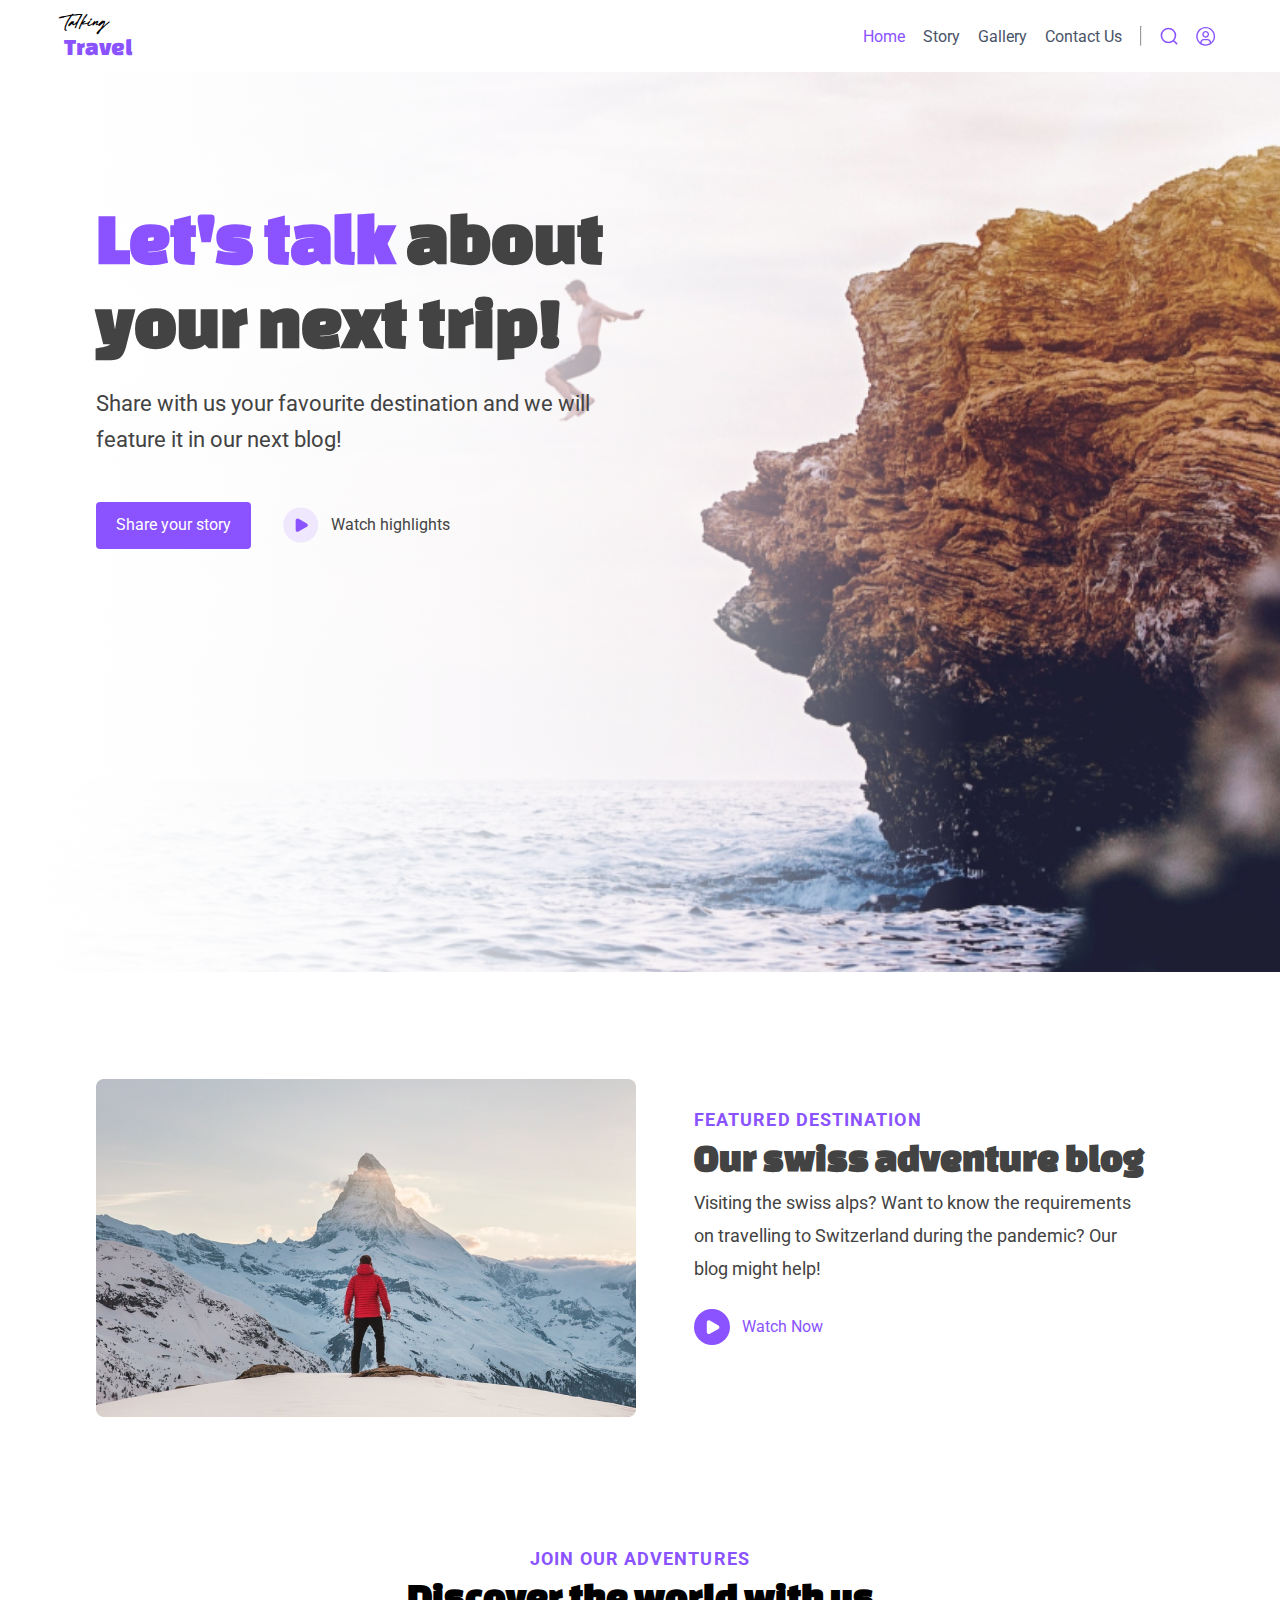
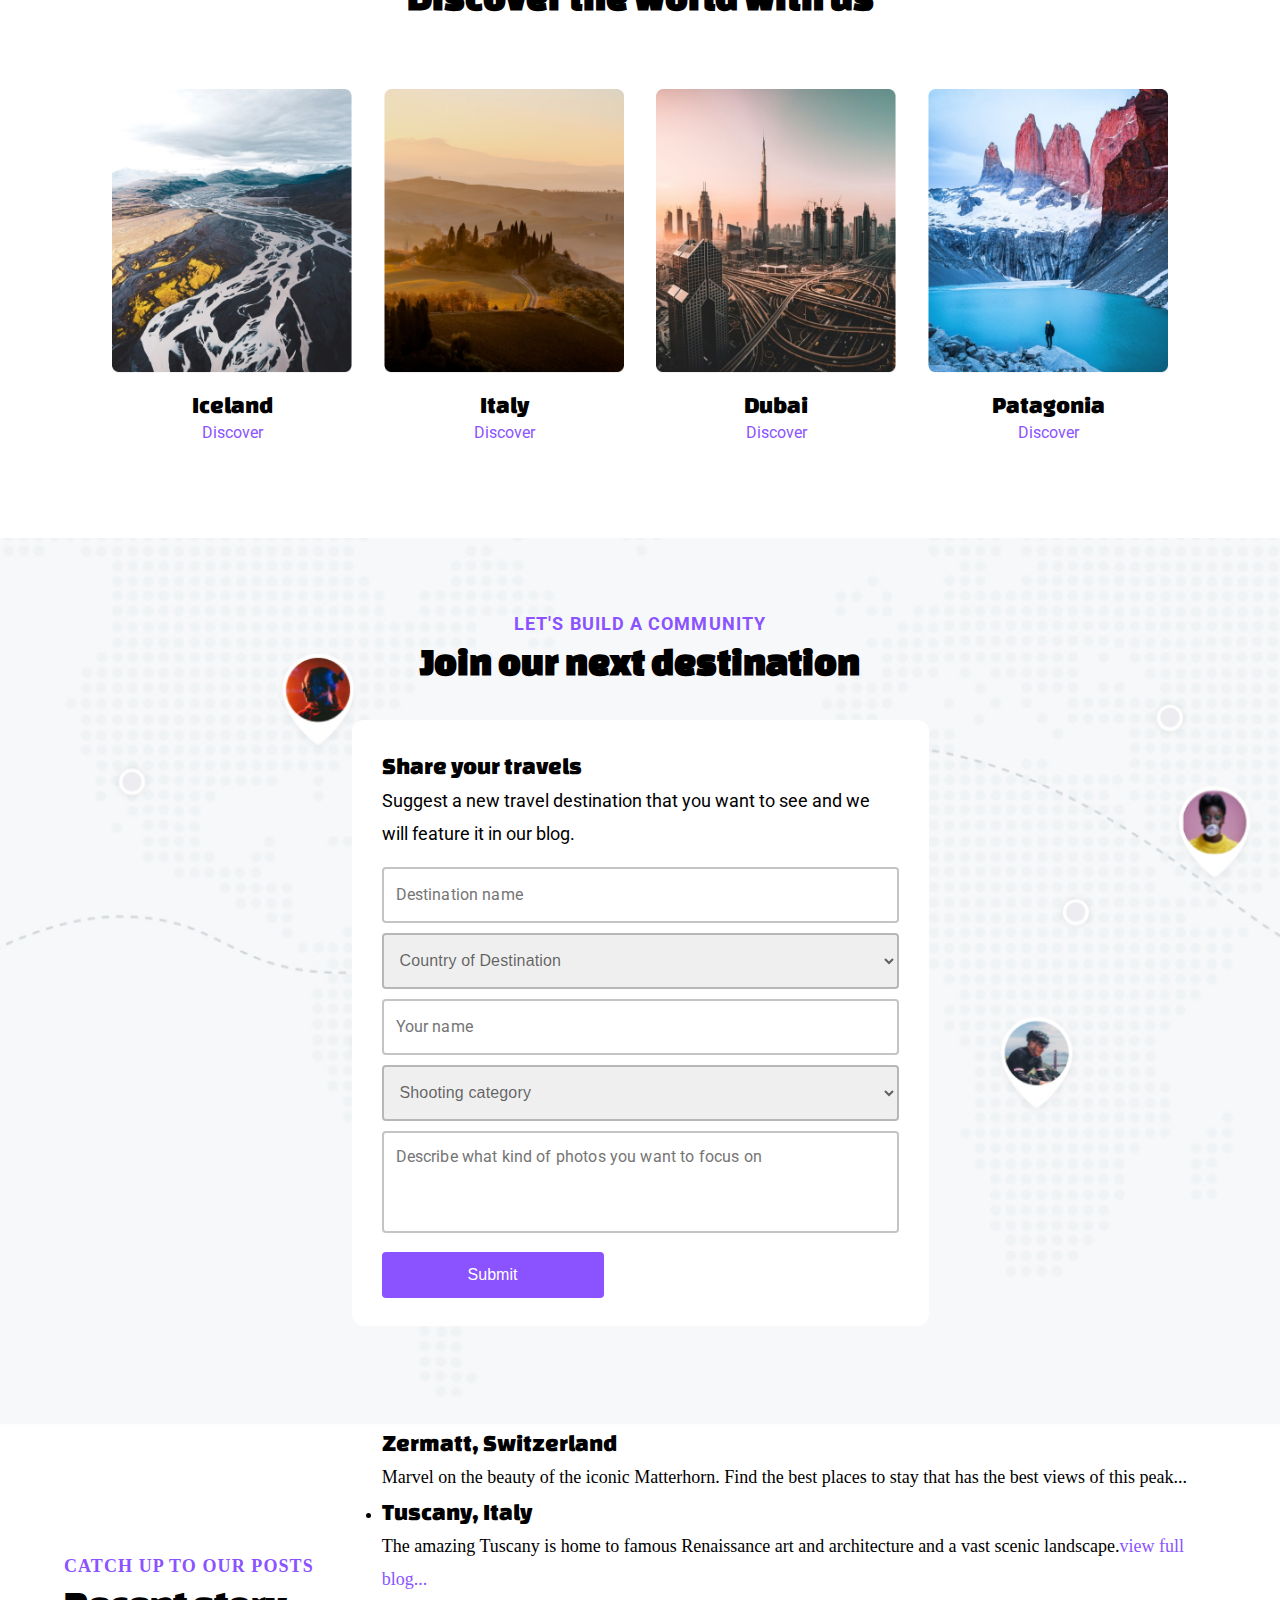
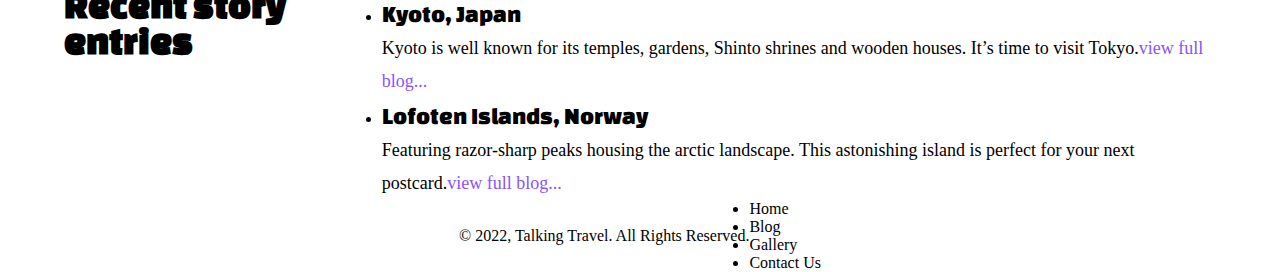
==== index.html @ 9e467fba "Implement share section" ====
<!DOCTYPE html>
<html lang="en">
  <head>
    <meta charset="UTF-8">
    <meta name="viewport" content="width=device-width, initial-scale=1.0">
    <title>Talking Travel</title>
    <link rel="stylesheet" href="./styles/style.css">
  </head>
  <body>
    <header class="head">
      <div class="header cropped">
        <div class="header__logo">
          <p>Talking</p><span class="active">Travel</span>
        </div>
        <div class="header__menu"> 
          <div class="header__menu-links"><a class="active" href="#">Home </a><a href="#">Story</a><a href="#">Gallery</a><a href="#">Contact Us</a></div>
          <hr class="header__menu-separator">
          <div class="header__menu-icons"><img src="./icons/Search.svg" alt="#"><img src="./icons/Profile.svg" alt="#"></div>
        </div>
      </div>
    </header>
    <section class="hero">
      <div class="hero">
        <div class="hero__content main-margin">
          <div class="hero__content-texts">
            <h1>
              <p><span>Let's talk</span> about <br>your next trip!</p>
            </h1>
            <p>
               Share with us your favourite destination and we will <br>feature it in our next blog!</p>
          </div>
          <div class="cta">
            <button class="primary">Share your story</button><img src="./icons/secondary_play_btn.svg"><span> <a href="story.html">Watch highlights</a></span>
          </div>
        </div>
      </div>
    </section>
    <section class="featured main-margin">
      <div class="featured__content">
        <div class="featured__content-image"><img src="./images/featured_image.jpg"></div>
        <div class="featured__content-blurb">
          <div class="featured__content-blurb-texts">
            <h3 class="section-subtitle">Featured destination</h3>
            <h2 class="section-title">Our swiss adventure blog</h2>
            <p class="section-description">Visiting the swiss alps? Want to know the requirements on travelling to Switzerland during the pandemic? Our blog might help!</p>
          </div>
          <div class="cta"><img src="./icons/primary_play_btn.svg"><span><a class="secondary active" href="#">Watch Now</a></span></div>
        </div>
      </div>
    </section>
    <section class="discover main-margin">
      <div class="discover__header">
        <h3 class="section-subtitle">Join our adventures</h3>
        <h2 class="section-title">Discover the world with us</h2>
      </div>
      <div class="discover__location">
        <div class="discover__location-bundle">
          <div class="discover__location-bundle-card">
            <div class="discover__location-bundle-card-img"><img src="./images/iceland_card_image.jpg"></div>
            <div class="discover__location-bundle-card-texts">
              <h3 class="place">Iceland</h3>
              <h4 class="btn-discover">Discover</h4>
            </div>
          </div>
          <div class="discover__location-bundle-card">
            <div class="discover__location-bundle-card-img"><img src="./images/italy_card_image.jpg"></div>
            <div class="discover__location-bundle-card-texts">
              <h3 class="place">Italy</h3>
              <h4 class="btn-discover">Discover</h4>
            </div>
          </div>
          <div class="discover__location-bundle-card">
            <div class="discover__location-bundle-card-img"><img src="./images/dubai_card_image.jpg"></div>
            <div class="discover__location-bundle-card-texts">
              <h3 class="place">Dubai</h3>
              <h4 class="btn-discover">Discover</h4>
            </div>
          </div>
          <div class="discover__location-bundle-card">
            <div class="discover__location-bundle-card-img"><img src="./images/patagonia_card_image.jpg"></div>
            <div class="discover__location-bundle-card-texts">
              <h3 class="place">Patagonia</h3>
              <h4 class="btn-discover">Discover</h4>
            </div>
          </div>
        </div>
      </div>
    </section>
    <section class="share narrow">
      <div class="share-container">
        <div class="share-container__header">
          <h3 class="section-subtitle">Let's build a community</h3>
          <h2 class="section-title">Join our next destination</h2>
        </div>
        <div class="share-container__content">
          <div class="share-container__content-texts">
            <h3 class="place">Share your travels</h3>
            <p class="section-description">Suggest a new travel destination that you want to see and we will feature it in our blog.</p>
          </div>
          <form class="share-container__content-fields">
            <div class="input">
              <input type="text" name="dest-name" placeholder="Destination name" required>
            </div>
            <div class="select">
              <select>
                <option selected disabled required>Country of Destination</option>
              </select>
            </div>
            <div class="input">
              <input type="text" name="user-name" placeholder="Your name" required>
            </div>
            <div class="select">
              <select>
                <option selected disabled required>Shooting category</option>
              </select>
            </div>
            <div class="input">
              <textarea name="details" placeholder="Describe what kind of photos you want to focus on"></textarea>
            </div>
            <button class="primary">Submit</button>
          </form>
        </div>
      </div>
    </section>
    <section class="recent">
      <div class="recent cropped">
        <div class="recent__header">
          <h3 class="section-subtitle">Catch up to our posts</h3>
          <h2 class="section-title">Recent story entries</h2>
        </div>
        <div class="recent__stories">
          <div class="recent__stories-left">
            <div class="recent__stories-left-card"></div>
            <div class="recent__stories-left-card-img">
              <div class="recent__stories-left-card-body">
                <div class="recent__stories-left-card-body-items">
                  <div class="recent__stories-left-card-body-items-texts">
                    <h3 class="place">Zermatt, Switzerland</h3>
                    <p class="section-description">Marvel on the beauty of the iconic Matterhorn. Find the best places to stay that has the best views of this peak...</p>
                  </div>
                </div>
                <div class="recent__stories-left-card-body-btn"></div>
              </div>
            </div>
          </div>
          <div class="recent-stories-right">
            <ul class="recent-stories-right-column">
              <li class="recent__stories-right-card">
                <div class="recent__stories-right-card-img"></div>
                <div class="recent__stories-right-card-texts">
                  <h3 class="place">Tuscany, Italy</h3>
                  <p class="section-description">The amazing Tuscany is home to famous Renaissance art and architecture and a vast scenic landscape.<span class="active">view full blog...</span></p>
                </div>
              </li>
              <li class="recent__stories-right-card">
                <div class="recent__stories-right-card-img"></div>
                <div class="recent__stories-right-card-texts">
                  <h3 class="place">Kyoto, Japan</h3>
                  <p class="section-description">Kyoto is well known for its temples, gardens, Shinto shrines and wooden houses. It’s time to visit Tokyo.<span class="active">view full blog...</span></p>
                </div>
              </li>
              <li class="recent__stories-right-card">
                <div class="recent__stories-right-card-img"></div>
                <div class="recent__stories-right-card-texts">
                  <h3 class="place">Lofoten Islands, Norway</h3>
                  <p class="section-description">Featuring razor-sharp peaks housing the arctic landscape. This astonishing island is perfect for your next postcard.<span class="active">view full blog...</span></p>
                </div>
              </li>
            </ul>
          </div>
        </div>
      </div>
    </section>
    <footer class="footer">
      <div class="footer cropped"><span class="footer__copyright">© 2022, Talking Travel. All Rights Reserved.</span>
        <div class="footer__links">
          <ul>
            <li>Home</li>
            <li>Blog</li>
            <li>Gallery</li>
            <li>Contact Us</li>
          </ul>
        </div>
      </div>
    </footer>
  </body>
</html>
---- styles/style.css ----
@import url("https://fonts.googleapis.com/css2?family=Roboto&display=swap");
@font-face {
  font-family: "Black Signature";
  src: url("../fonts/BlackSignaturePersonalUseOnlyRegular.otf");
}
@font-face {
  font-family: "Changa One";
  src: url("../fonts/ChangaOne-Regular.ttf");
}
.head {
  padding: 13px 0;
  display: flex;
  width: 100%;
  justify-content: center;
}
.head .header {
  display: flex;
  justify-content: space-between;
}
.head .header__logo {
  display: flex;
  flex-direction: column;
}
.head .header__logo p {
  font-family: "Black Signature";
}
.head .header__logo span {
  font-family: "Changa One";
  font-size: 24px;
}
.head .header__menu {
  display: flex;
  gap: 18px;
  padding: 10px 0;
}
.head .header__menu-links {
  display: flex;
  justify-content: flex-end;
  gap: 18px;
  align-items: center;
  position: relative;
}
.head .header__menu-links a {
  cursor: pointer;
  font-family: "Roboto";
  text-decoration: none;
  color: #495367;
}
.head .header__menu-icons {
  display: flex;
  align-items: center;
  gap: 18px;
}
.head .header__menu-icons img {
  cursor: pointer;
}

.hero {
  margin: 0;
  width: 100%;
  height: 100vh;
  background-image: url("./../../images/hero_background_image.jpg");
  background-repeat: no-repeat;
  background-size: cover;
  background-position: center;
  position: relative;
}
.hero::after {
  content: "";
  position: absolute;
  top: 0;
  left: 0;
  width: 100%;
  height: 100%;
  background: linear-gradient(90deg, #FFFFFF -0.92%, rgba(255, 255, 255, 0) 75.6%);
  pointer-events: none;
}
.hero__content {
  position: relative;
  padding: 124px 0;
  z-index: 1;
}
.hero__content-texts {
  justify-content: left;
  font-family: "Roboto";
  font-size: 22px;
  color: #434343;
  line-height: 36px;
}
.hero__content-texts span {
  font-family: "Changa One";
  font-size: 73px;
  color: #8A53FF;
  line-height: 84px;
}
.hero__content-texts h1 > p {
  font-family: "Changa One";
  font-size: 73px;
  color: #434343;
  line-height: 84px;
  margin-bottom: 0.3em;
}
.hero__content-texts h1 ~ p {
  margin-bottom: 2em;
}

.featured {
  padding: 107px 0;
  max-width: 1160px;
  width: 100%;
}
.featured__content {
  display: flex;
  justify-content: space-between;
}
.featured__content-image {
  display: flex;
  padding-right: 10px;
}
.featured__content-image img {
  max-width: 100%;
  height: auto;
  object-fit: contain;
}
.featured__content-blurb {
  padding: 30px;
  display: flex;
  flex-direction: column;
  width: 100%;
  max-width: 520px;
  gap: 24px;
  font-family: "Roboto";
  font-weight: 400;
  font-size: 18px;
  color: #434343;
}

.discover {
  padding: 24px 0 70px 0;
  max-width: 1160px;
  margin: 0 auto;
  font-family: "Roboto";
}
.discover__header {
  display: flex;
  justify-content: center;
  align-items: center;
  flex-direction: column;
  margin-bottom: 48px;
}
.discover__location {
  display: flex;
  width: 100%;
}
.discover__location-bundle {
  display: flex;
  flex-direction: row;
}
.discover__location-bundle-card {
  flex: 1;
  max-width: 300px;
  min-width: 200px;
  overflow: hidden;
  display: flex;
  flex-direction: column;
  padding: 16px;
}
.discover__location-bundle-card-img img {
  width: 100%;
  height: auto;
}
.discover__location-bundle-card-texts {
  padding: 10px;
  display: flex;
  flex-direction: column;
  align-items: center;
  justify-content: center;
}
.discover__location-bundle-card-texts .btn-discover {
  font-weight: 400;
  font-size: 16px;
  line-height: 19px;
  color: #8A53FF;
  cursor: pointer;
}

.share {
  background-image: url("./../../images/share_background_image.jpg");
  background-repeat: no-repeat;
  background-size: cover;
  width: 100%;
}
.share .share-container {
  display: flex;
  flex-direction: column;
  max-width: 657px;
  width: 100%;
  padding: 75px 20px 69px 20px;
  margin: 0 auto;
  font-family: "Roboto";
}
.share .share-container__header {
  display: flex;
  justify-content: center;
  align-items: center;
  flex-direction: column;
}
.share .share-container__content {
  margin: 30px 20px;
  padding: 28px 30px;
  background-color: #fff;
  border-radius: 12px;
}
.share .share-container__content-texts {
  margin-bottom: 17px;
}
.share .share-container__content-fields {
  gap: 10px;
  display: flex;
  flex-direction: column;
}
.share .share-container__content-fields .input,
.share .share-container__content-fields .select {
  max-width: 557px;
  width: 100%;
  border: none;
  border-radius: 4px;
}
.share .share-container__content-fields .input input,
.share .share-container__content-fields .input select,
.share .share-container__content-fields .select input,
.share .share-container__content-fields .select select {
  display: flex;
  margin: 0 auto;
  padding: 0 12px;
  gap: 8px;
  border: 2px solid rgba(0, 0, 0, 0.23);
  border-radius: 4px;
  max-width: 533px;
  width: 100%;
  height: 56px;
  font-size: 16px;
  line-height: 24px;
  letter-spacing: 0.15px;
  color: rgba(0, 0, 0, 0.6);
  cursor: text;
}
.share .share-container__content-fields .input input::placeholder,
.share .share-container__content-fields .input select::placeholder,
.share .share-container__content-fields .select input::placeholder,
.share .share-container__content-fields .select select::placeholder {
  font-family: "Roboto";
}
.share .share-container__content-fields .input input:focus,
.share .share-container__content-fields .input select:focus,
.share .share-container__content-fields .select input:focus,
.share .share-container__content-fields .select select:focus {
  border-color: #8A53FF;
  outline: none;
}
.share .share-container__content-fields .input select,
.share .share-container__content-fields .select select {
  pointer-events: none;
}
.share .share-container__content-fields .input textarea,
.share .share-container__content-fields .select textarea {
  display: flex;
  margin: 0 auto;
  margin-bottom: 9px;
  padding: 12px 12px;
  gap: 8px;
  border: 2px solid rgba(0, 0, 0, 0.23);
  border-radius: 4px;
  max-width: 533px;
  width: 100%;
  height: 102px;
  font-size: 16px;
  line-height: 24px;
  letter-spacing: 0.15px;
  color: rgba(0, 0, 0, 0.6);
  cursor: text;
  resize: none;
}
.share .share-container__content-fields .input textarea::placeholder,
.share .share-container__content-fields .select textarea::placeholder {
  font-family: "Roboto";
}
.share .share-container__content-fields .input textarea:focus,
.share .share-container__content-fields .select textarea:focus {
  border-color: #8A53FF;
  outline: none;
}
.share .share-container__content-fields .input {
  cursor: text;
}
.share .share-container__content-fields .select {
  cursor: pointer;
}
.share .share-container__content-fields button {
  display: flex;
  justify-content: center;
  align-items: center;
  width: 222px;
  height: 46px;
  border-radius: 4px;
  font-size: 16px;
  line-height: 19px;
  border: none;
  cursor: pointer;
}
.share .share-container__content-fields button:focus {
  border-color: #8A53FF;
  outline: none;
}

* {
  padding: 0;
  margin: 0;
  box-sizing: border-box;
  cursor: default;
}

.cropped {
  max-width: 1366px;
  width: 90%;
  display: flex;
  justify-content: center;
  align-items: center;
  margin: 0 auto;
}

.main-margin {
  max-width: 1160px;
  width: 85%;
  margin: 0 auto;
}

.active {
  color: #8A53FF !important;
}

button.primary {
  background-color: #8A53FF;
  color: #fff;
}

.section-subtitle {
  font-size: 18px;
  color: #8A53FF;
  text-transform: uppercase;
  line-height: 21px;
  letter-spacing: 0.06em;
}

.section-title {
  margin-top: 10px;
  margin-bottom: 10px;
  font-family: "Changa One";
  font-size: 39px;
  line-height: 36px;
}

.section-description {
  font-size: 18px;
  line-height: 33px;
}

.place {
  font-weight: 400;
  font-family: "Changa One";
  font-size: 24px;
  line-height: 36px;
}

.cta {
  display: flex;
  align-items: center;
  text-align: center;
  text-decoration: none;
}
.cta button {
  font-family: "Roboto";
  font-size: 16px;
  font-weight: 400;
  line-height: 18.75px;
  border-radius: 4px;
  border: none;
  padding: 14px 20px;
  margin-right: 2rem;
  cursor: pointer;
}
.cta span {
  font-family: "Roboto";
  font-size: 16px;
  font-weight: 400;
  line-height: 36px;
  cursor: pointer;
  padding-left: 12px;
}
.cta span a {
  text-decoration: none;
  cursor: pointer;
  color: #434343;
}
.cta img {
  width: 36px;
  height: 36px;
  cursor: pointer;
}
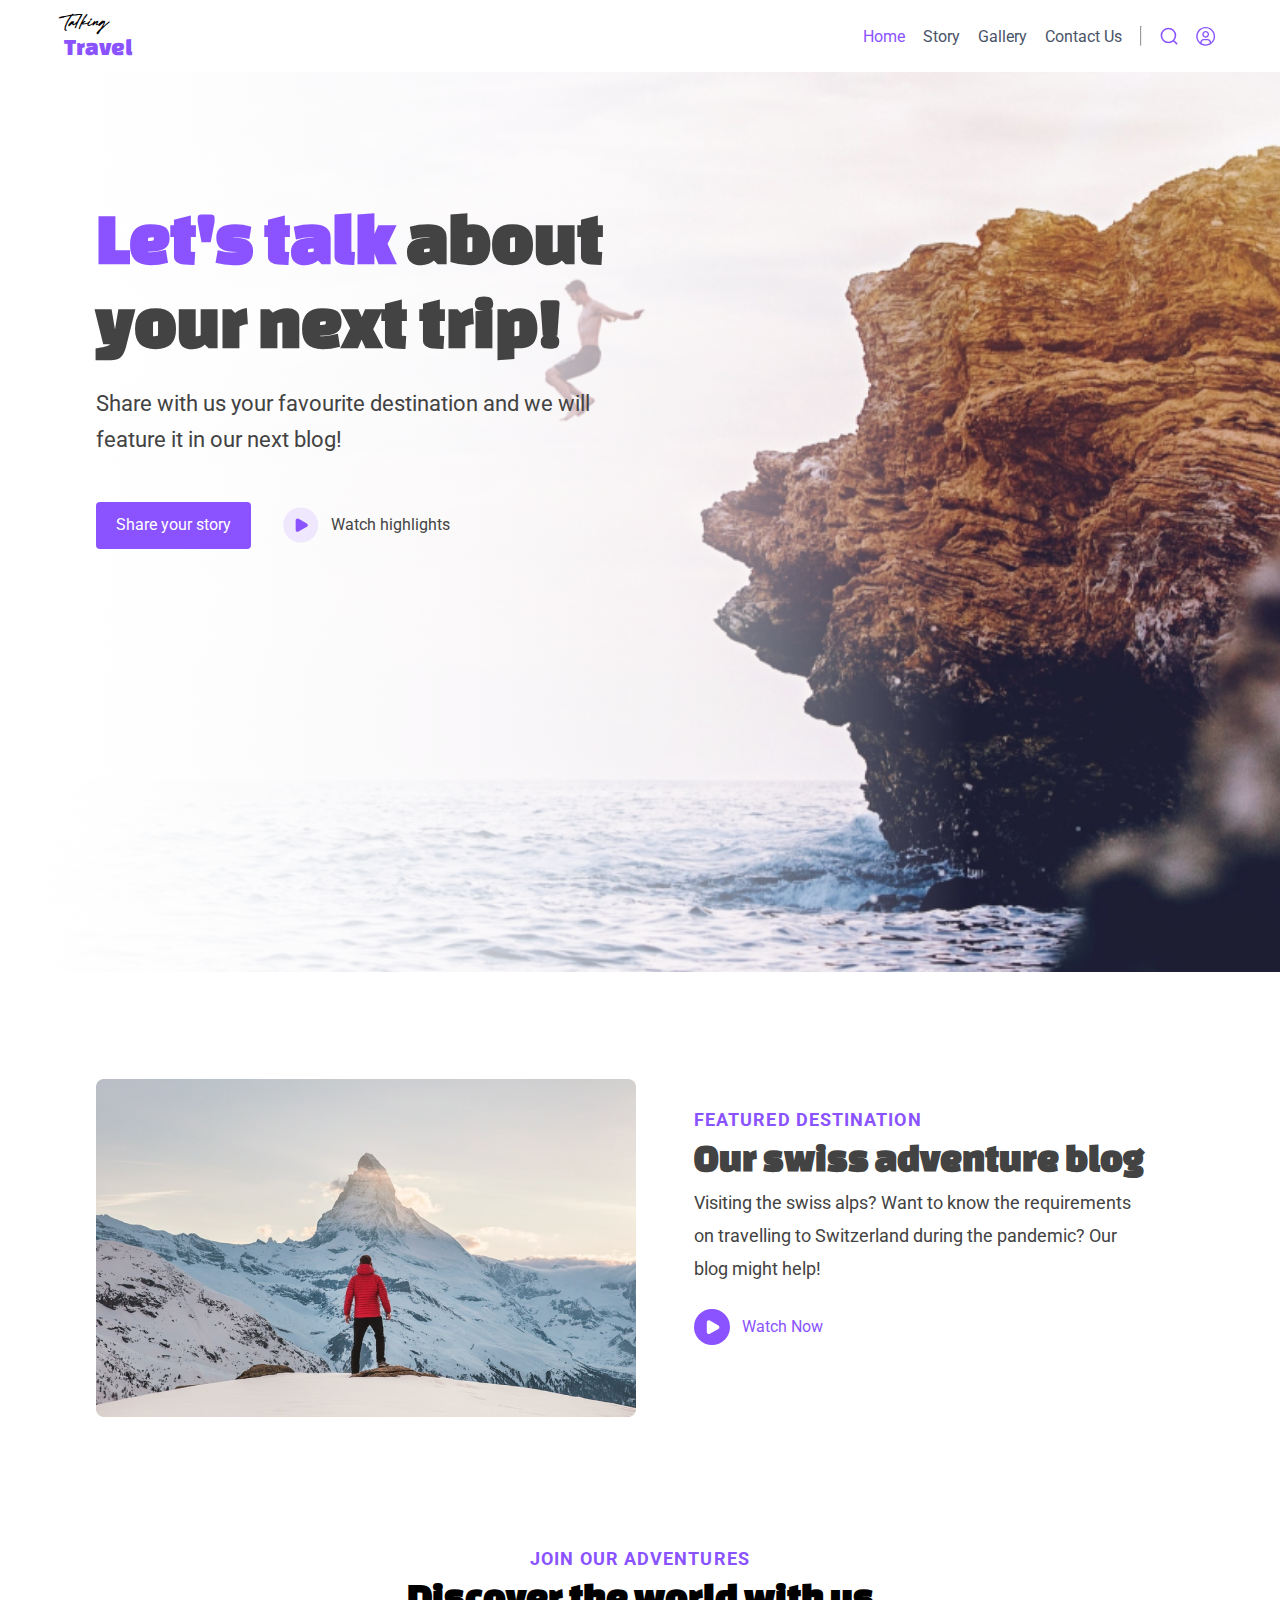
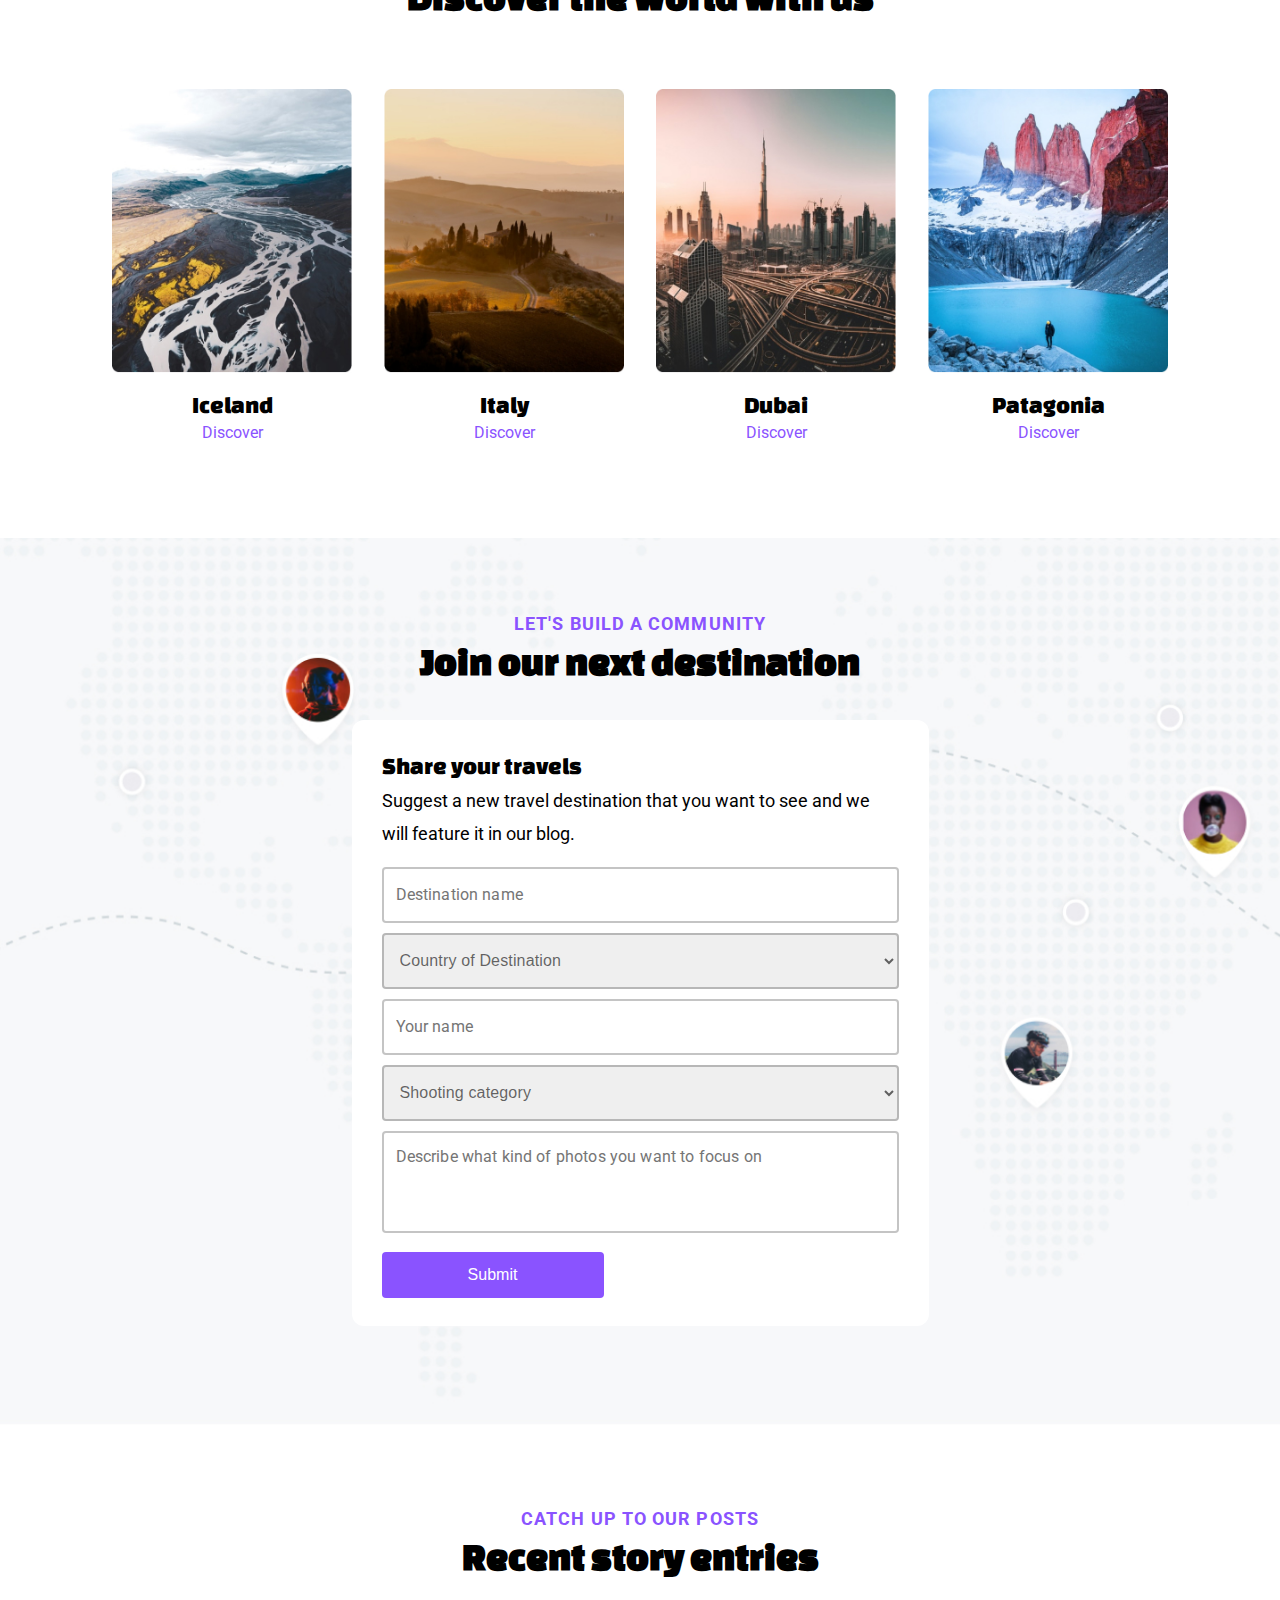
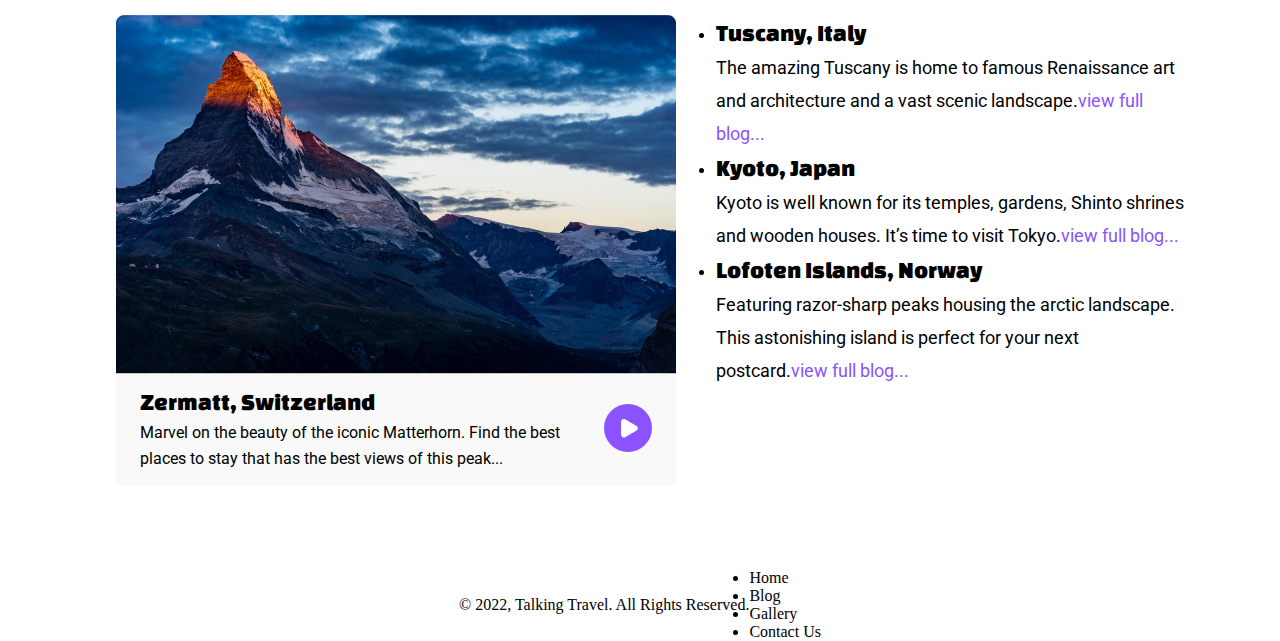
==== commit 7de97dd9: "Implement large story card in the Recent section" ====
--- a/index.html
+++ b/index.html
@@ -122,52 +122,50 @@
         </div>
       </div>
     </section>
-    <section class="recent">
-      <div class="recent cropped">
-        <div class="recent__header">
-          <h3 class="section-subtitle">Catch up to our posts</h3>
-          <h2 class="section-title">Recent story entries</h2>
-        </div>
-        <div class="recent__stories">
-          <div class="recent__stories-left">
-            <div class="recent__stories-left-card"></div>
-            <div class="recent__stories-left-card-img">
-              <div class="recent__stories-left-card-body">
-                <div class="recent__stories-left-card-body-items">
-                  <div class="recent__stories-left-card-body-items-texts">
-                    <h3 class="place">Zermatt, Switzerland</h3>
-                    <p class="section-description">Marvel on the beauty of the iconic Matterhorn. Find the best places to stay that has the best views of this peak...</p>
-                  </div>
+    <section class="recent main-margin">
+      <div class="recent__header">
+        <h3 class="section-subtitle">Catch up to our posts</h3>
+        <h2 class="section-title">Recent story entries</h2>
+      </div>
+      <div class="recent__stories">
+        <div class="recent__stories-left">
+          <div class="recent__stories-left-card">
+            <div class="recent__stories-left-card-img"><img src="./images/zermatt.jpg"></div>
+            <div class="recent__stories-left-card-body">
+              <div class="recent__stories-left-card-body-items">
+                <div class="recent__stories-left-card-body-items-texts">
+                  <h3 class="place">Zermatt, Switzerland</h3>
+                  <p class="section-description">Marvel on the beauty of the iconic Matterhorn. Find the best places to stay that has the best views of this peak...</p>
                 </div>
-                <div class="recent__stories-left-card-body-btn"></div>
               </div>
+              <div class="recent__stories-left-card-body-btn"><img src="./icons/primary_play_btn.svg"></div>
             </div>
           </div>
-          <div class="recent-stories-right">
-            <ul class="recent-stories-right-column">
-              <li class="recent__stories-right-card">
-                <div class="recent__stories-right-card-img"></div>
-                <div class="recent__stories-right-card-texts">
-                  <h3 class="place">Tuscany, Italy</h3>
-                  <p class="section-description">The amazing Tuscany is home to famous Renaissance art and architecture and a vast scenic landscape.<span class="active">view full blog...</span></p>
-                </div>
-              </li>
-              <li class="recent__stories-right-card">
-                <div class="recent__stories-right-card-img"></div>
-                <div class="recent__stories-right-card-texts">
-                  <h3 class="place">Kyoto, Japan</h3>
-                  <p class="section-description">Kyoto is well known for its temples, gardens, Shinto shrines and wooden houses. It’s time to visit Tokyo.<span class="active">view full blog...</span></p>
-                </div>
-              </li>
-              <li class="recent__stories-right-card">
-                <div class="recent__stories-right-card-img"></div>
-                <div class="recent__stories-right-card-texts">
-                  <h3 class="place">Lofoten Islands, Norway</h3>
-                  <p class="section-description">Featuring razor-sharp peaks housing the arctic landscape. This astonishing island is perfect for your next postcard.<span class="active">view full blog...</span></p>
-                </div>
-              </li>
-            </ul>
-          </div>
+        </div>
+        <div class="recent-stories-right">
+          <ul class="recent-stories-right-column">
+            <li class="recent__stories-right-card">
+              <div class="recent__stories-right-card-img"></div>
+              <div class="recent__stories-right-card-texts">
+                <h3 class="place">Tuscany, Italy</h3>
+                <p class="section-description">The amazing Tuscany is home to famous Renaissance art and architecture and a vast scenic landscape.<span class="active">view full blog...</span></p>
+              </div>
+            </li>
+            <li class="recent__stories-right-card">
+              <div class="recent__stories-right-card-img"></div>
+              <div class="recent__stories-right-card-texts">
+                <h3 class="place">Kyoto, Japan</h3>
+                <p class="section-description">Kyoto is well known for its temples, gardens, Shinto shrines and wooden houses. It’s time to visit Tokyo.<span class="active">view full blog...</span></p>
+              </div>
+            </li>
+            <li class="recent__stories-right-card">
+              <div class="recent__stories-right-card-img"></div>
+              <div class="recent__stories-right-card-texts">
+                <h3 class="place">Lofoten Islands, Norway</h3>
+                <p class="section-description">Featuring razor-sharp peaks housing the arctic landscape. This astonishing island is perfect for your next postcard.<span class="active">view full blog...</span></p>
+              </div>
+            </li>
+          </ul>
         </div>
       </div>
     </section>
--- a/styles/style.css
+++ b/styles/style.css
@@ -313,6 +313,70 @@
   outline: none;
 }
 
+.recent {
+  display: flex;
+  flex-direction: column;
+  padding: 83px 0;
+  max-width: 1160px;
+  width: 100%;
+  font-family: "Roboto";
+}
+.recent__header {
+  display: flex;
+  flex-direction: column;
+  align-items: center;
+  justify-content: center;
+  margin-bottom: 30px;
+}
+.recent__stories {
+  display: flex;
+  justify-content: space-between;
+  gap: 20px;
+}
+.recent__stories-left {
+  padding: 0 20px;
+  max-width: 600px;
+}
+.recent__stories-left-card-img {
+  width: 100%;
+  height: auto;
+  border-top-left-radius: 8px;
+  border-top-right-radius: 8px;
+}
+.recent__stories-left-card-body {
+  display: flex;
+  align-items: center;
+  justify-content: space-between;
+  border-bottom-left-radius: 8px;
+  border-bottom-right-radius: 8px;
+  background-color: #f9f9f9;
+  padding: 14px 24px;
+  margin-top: -8px;
+}
+.recent__stories-left-card-body-items {
+  gap: 28px;
+  display: flex;
+}
+.recent__stories-left-card-body-items-texts {
+  max-width: 435px;
+}
+.recent__stories-left-card-body-items-texts .section-description {
+  font-size: 16px;
+  line-height: 26px;
+}
+.recent__stories-left-card-body-btn {
+  display: flex;
+  align-items: center;
+  justify-content: center;
+  width: 48px;
+  height: 48px;
+}
+.recent__stories-left-card-body-btn img {
+  width: 100%;
+  height: 100%;
+  cursor: pointer;
+}
+
 * {
   padding: 0;
   margin: 0;
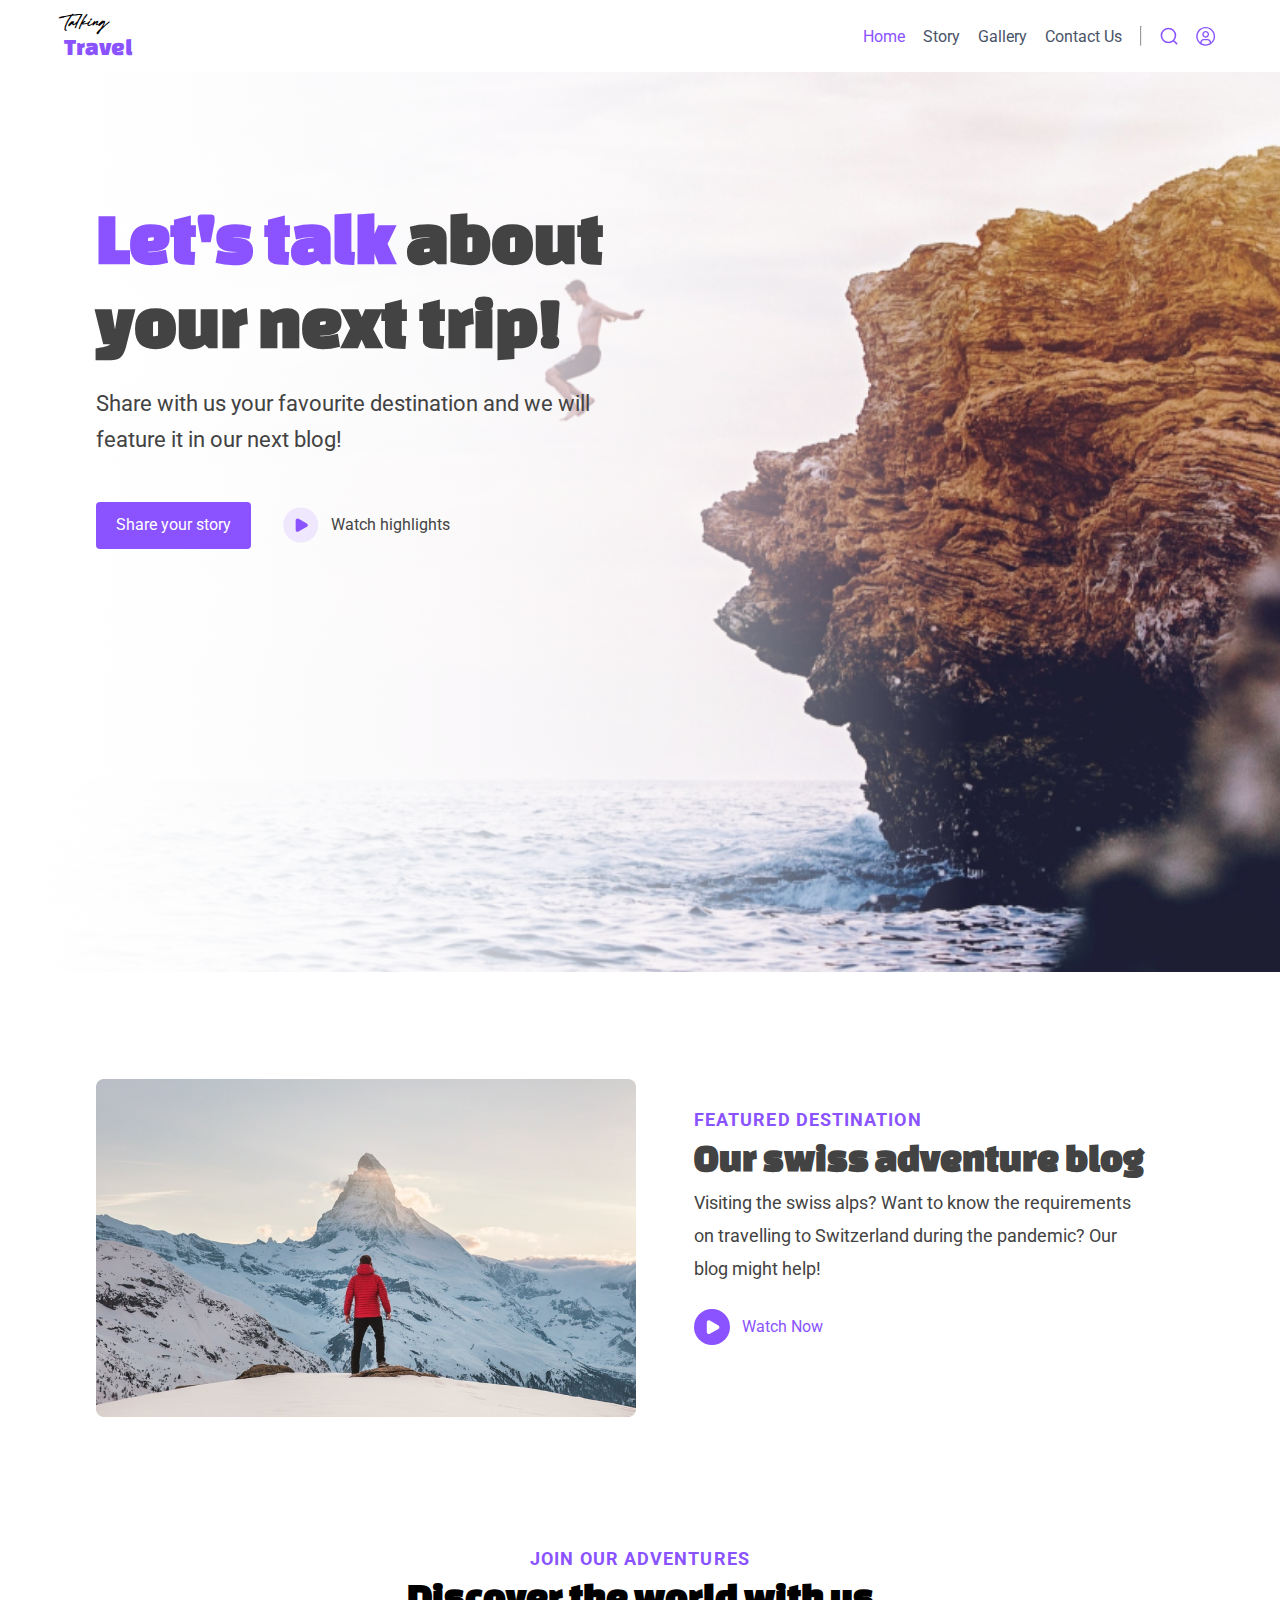
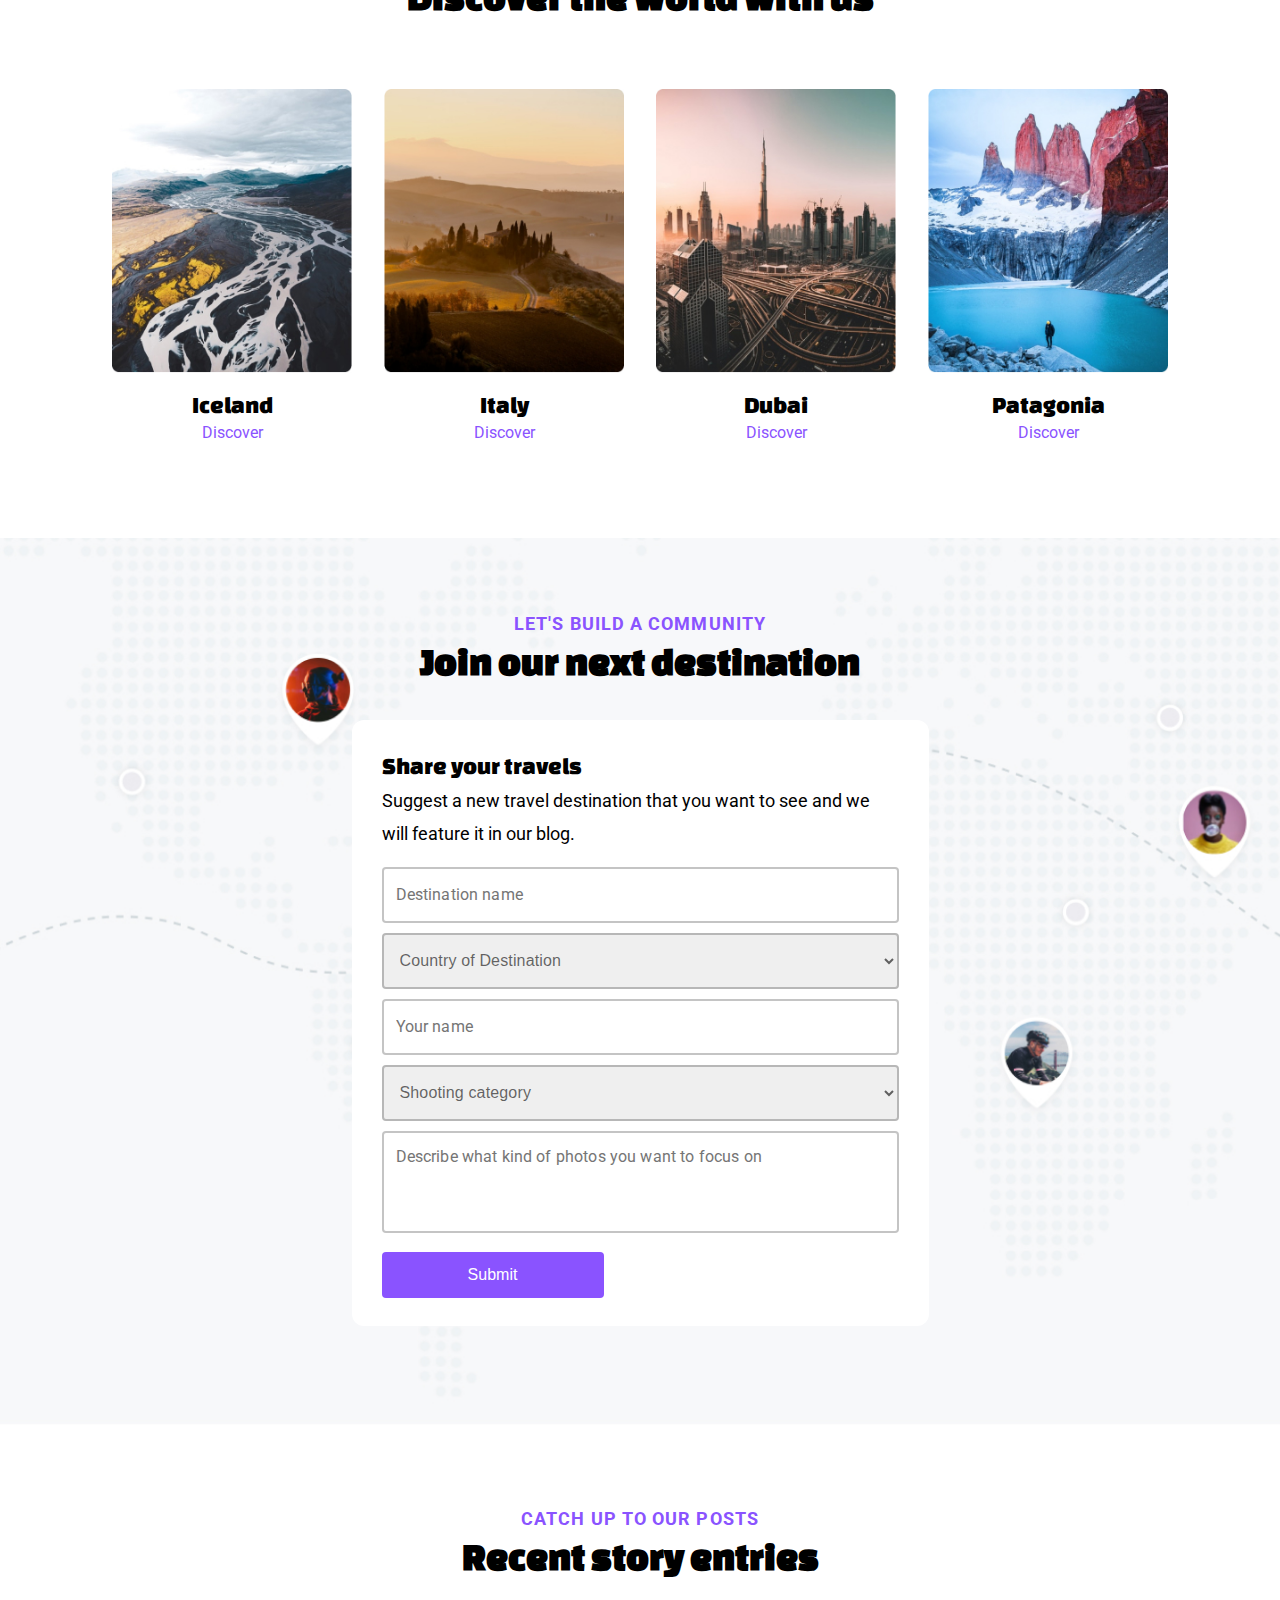
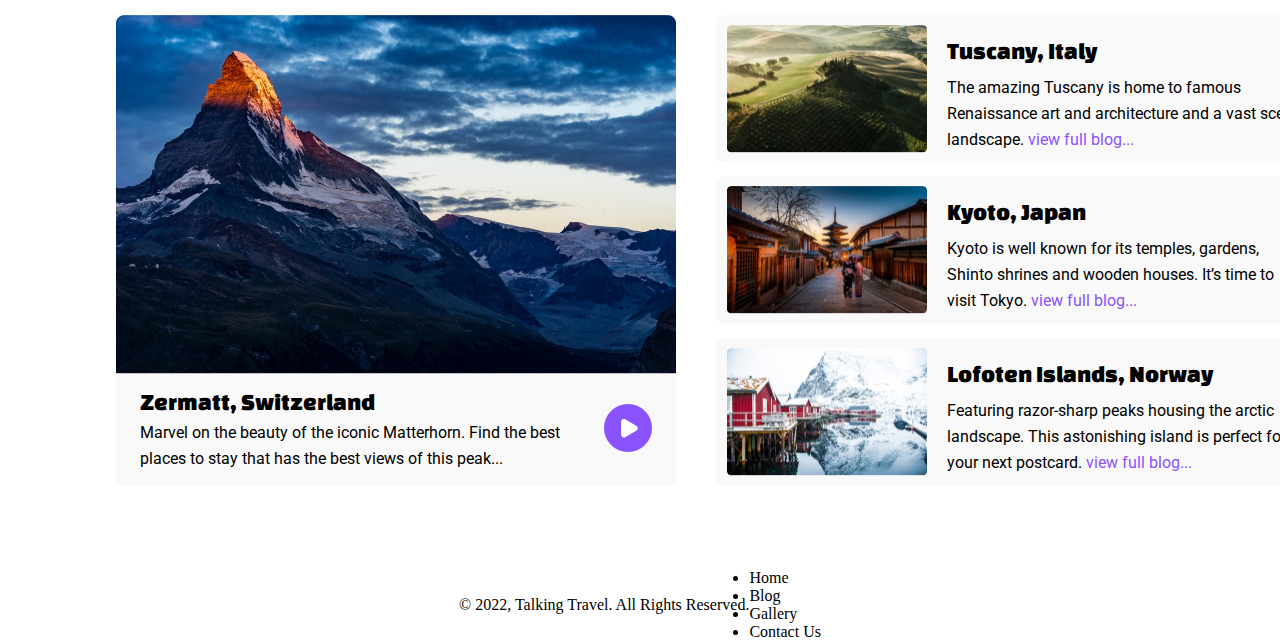
==== commit 5f50c5cc: "Implement small story cards in the recent section" ====
--- a/index.html
+++ b/index.html
@@ -42,7 +42,7 @@
           <div class="featured__content-blurb-texts">
             <h3 class="section-subtitle">Featured destination</h3>
             <h2 class="section-title">Our swiss adventure blog</h2>
-            <p class="section-description">Visiting the swiss alps? Want to know the requirements on travelling to Switzerland during the pandemic? Our blog might help!</p>
+            <p class="section-description__regular">Visiting the swiss alps? Want to know the requirements on travelling to Switzerland during the pandemic? Our blog might help!</p>
           </div>
           <div class="cta"><img src="./icons/primary_play_btn.svg"><span><a class="secondary active" href="#">Watch Now</a></span></div>
         </div>
@@ -95,7 +95,7 @@
         <div class="share-container__content">
           <div class="share-container__content-texts">
             <h3 class="place">Share your travels</h3>
-            <p class="section-description">Suggest a new travel destination that you want to see and we will feature it in our blog.</p>
+            <p class="section-description__regular">Suggest a new travel destination that you want to see and we will feature it in our blog.</p>
           </div>
           <form class="share-container__content-fields">
             <div class="input">
@@ -135,34 +135,31 @@
               <div class="recent__stories-left-card-body-items">
                 <div class="recent__stories-left-card-body-items-texts">
                   <h3 class="place">Zermatt, Switzerland</h3>
-                  <p class="section-description">Marvel on the beauty of the iconic Matterhorn. Find the best places to stay that has the best views of this peak...</p>
+                  <p class="section-description__small">Marvel on the beauty of the iconic Matterhorn. Find the best places to stay that has the best views of this peak...</p>
                 </div>
               </div>
               <div class="recent__stories-left-card-body-btn"><img src="./icons/primary_play_btn.svg"></div>
             </div>
           </div>
         </div>
-        <div class="recent-stories-right">
-          <ul class="recent-stories-right-column">
-            <li class="recent__stories-right-card">
-              <div class="recent__stories-right-card-img"></div>
-              <div class="recent__stories-right-card-texts">
+        <div class="recent__stories-right">
+          <ul class="recent__stories-right-list">
+            <li class="recent__stories-right-list-card"><img src="./images/tuscany.jpg">
+              <div class="recent__stories-right-list-card-texts">
                 <h3 class="place">Tuscany, Italy</h3>
-                <p class="section-description">The amazing Tuscany is home to famous Renaissance art and architecture and a vast scenic landscape.<span class="active">view full blog...</span></p>
+                <p class="section-description__small">The amazing Tuscany is home to famous Renaissance art and architecture and a vast scenic landscape.<span class="active"> view full blog...</span></p>
               </div>
             </li>
-            <li class="recent__stories-right-card">
-              <div class="recent__stories-right-card-img"></div>
-              <div class="recent__stories-right-card-texts">
+            <li class="recent__stories-right-list-card"><img src="./images/kyoto.jpg">
+              <div class="recent__stories-right-list-card-texts">
                 <h3 class="place">Kyoto, Japan</h3>
-                <p class="section-description">Kyoto is well known for its temples, gardens, Shinto shrines and wooden houses. It’s time to visit Tokyo.<span class="active">view full blog...</span></p>
+                <p class="section-description__small">Kyoto is well known for its temples, gardens, Shinto shrines and wooden houses. It’s time to visit Tokyo.<span class="active"> view full blog...</span></p>
               </div>
             </li>
-            <li class="recent__stories-right-card">
-              <div class="recent__stories-right-card-img"></div>
-              <div class="recent__stories-right-card-texts">
+            <li class="recent__stories-right-list-card"><img src="./images/lofoten_islands.jpg">
+              <div class="recent__stories-right-list-card-texts">
                 <h3 class="place">Lofoten Islands, Norway</h3>
-                <p class="section-description">Featuring razor-sharp peaks housing the arctic landscape. This astonishing island is perfect for your next postcard.<span class="active">view full blog...</span></p>
+                <p class="section-description__small">Featuring razor-sharp peaks housing the arctic landscape. This astonishing island is perfect for your next postcard.<span class="active"> view full blog...</span></p>
               </div>
             </li>
           </ul>
--- a/styles/style.css
+++ b/styles/style.css
@@ -376,6 +376,33 @@
   height: 100%;
   cursor: pointer;
 }
+.recent__stories-right-list {
+  height: 100%;
+  display: flex;
+  flex-direction: column;
+  justify-content: space-between;
+}
+.recent__stories-right-list-card {
+  display: flex;
+  padding: 10px 11px;
+  gap: 20px;
+  background-color: #f9f9f9;
+  max-width: 600px;
+  width: 100%;
+  border-radius: 8px;
+}
+.recent__stories-right-list-card img {
+  width: 200px;
+  height: 128px;
+  border-radius: 4px;
+}
+.recent__stories-right-list-card-texts {
+  display: flex;
+  flex-direction: column;
+  padding-top: 8px;
+  gap: 6px;
+  width: 358px;
+}
 
 * {
   padding: 0;
@@ -424,9 +451,13 @@
   line-height: 36px;
 }
 
-.section-description {
+.section-description__regular {
   font-size: 18px;
   line-height: 33px;
+}
+.section-description__small {
+  font-size: 16px;
+  line-height: 26px;
 }
 
 .place {
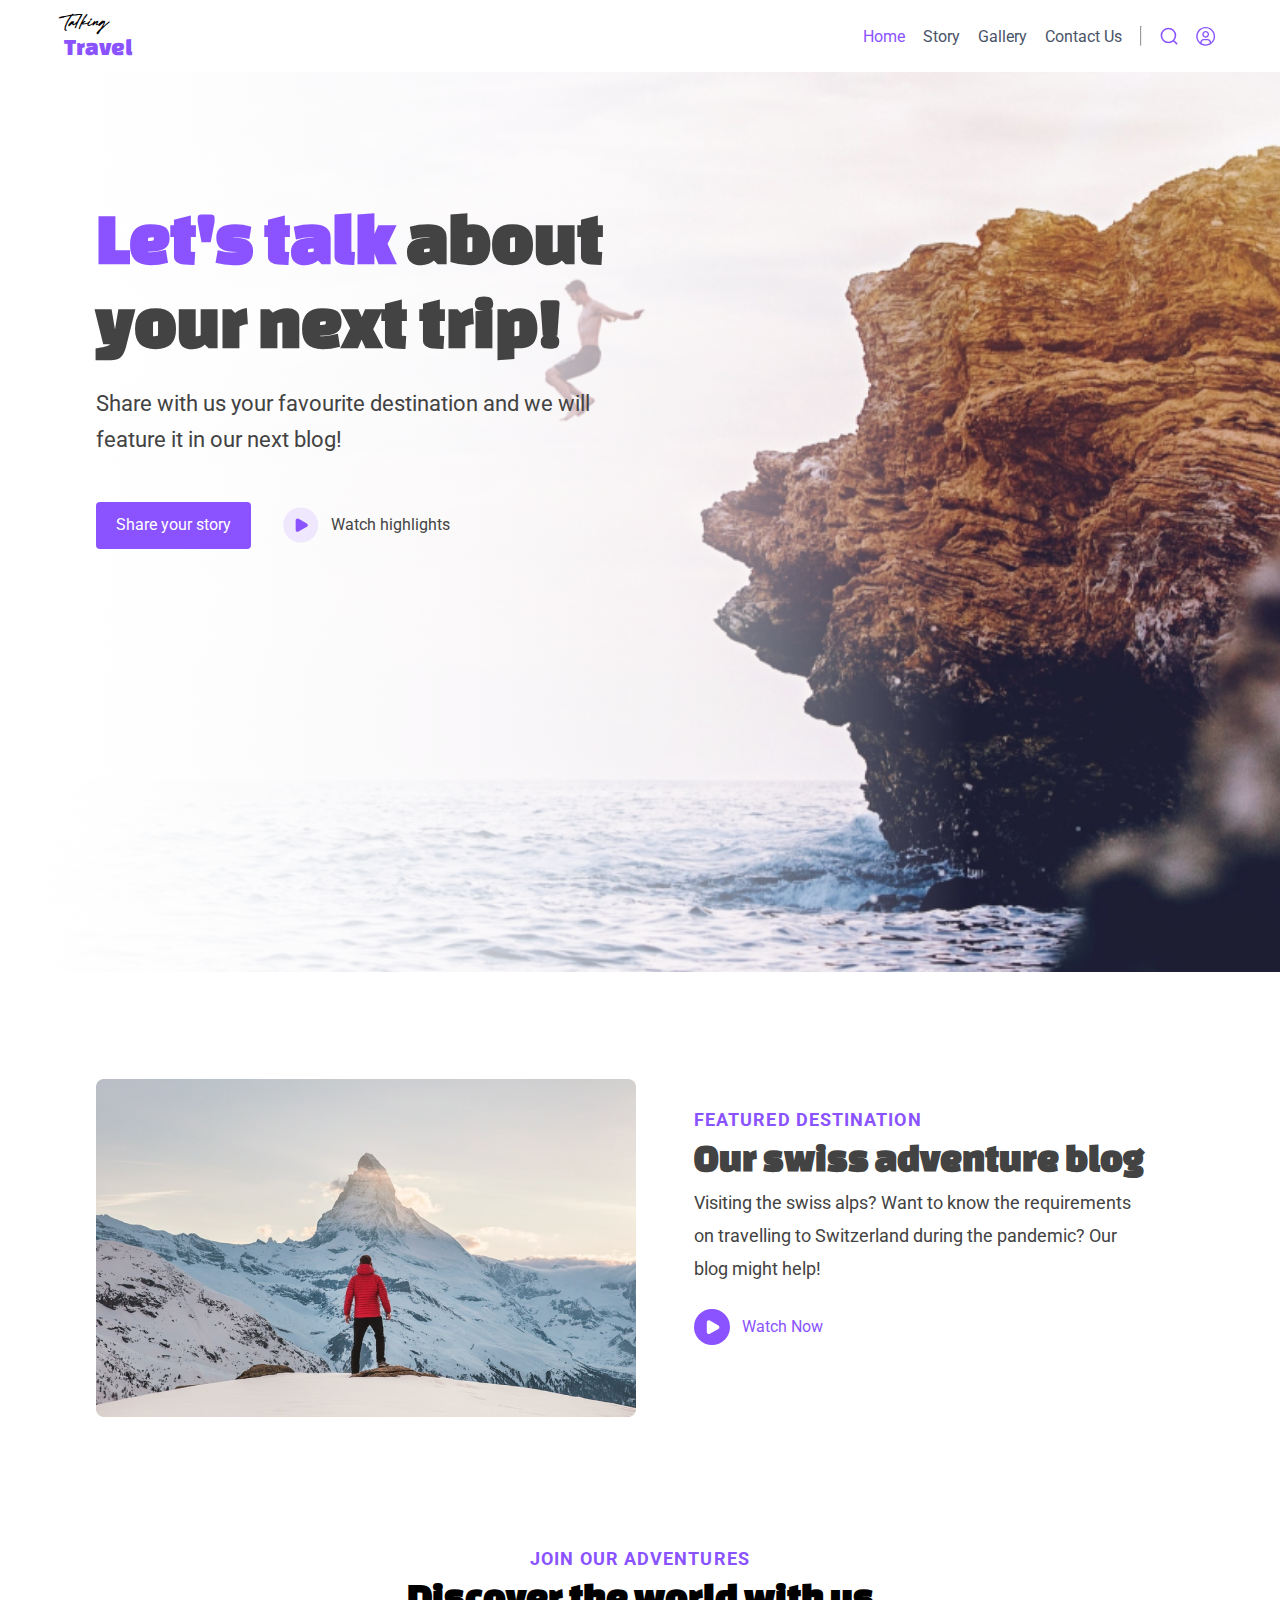
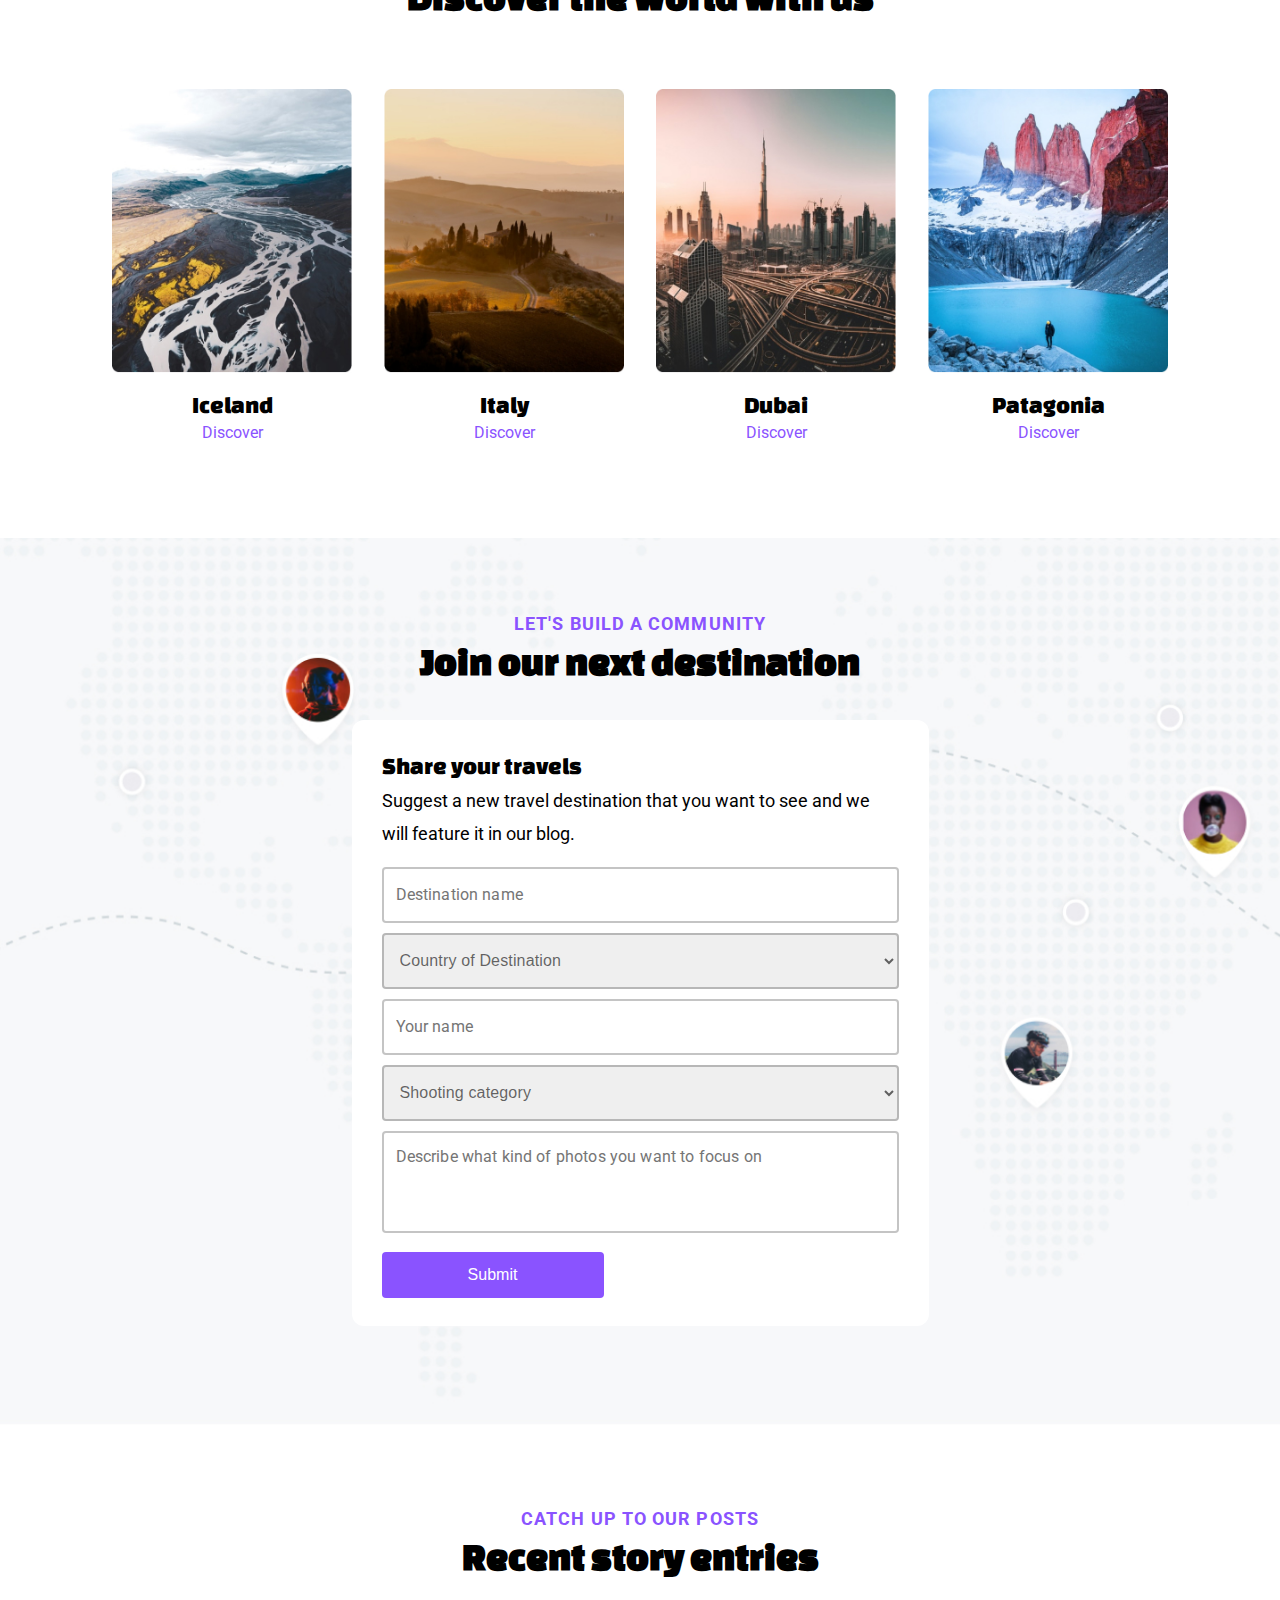
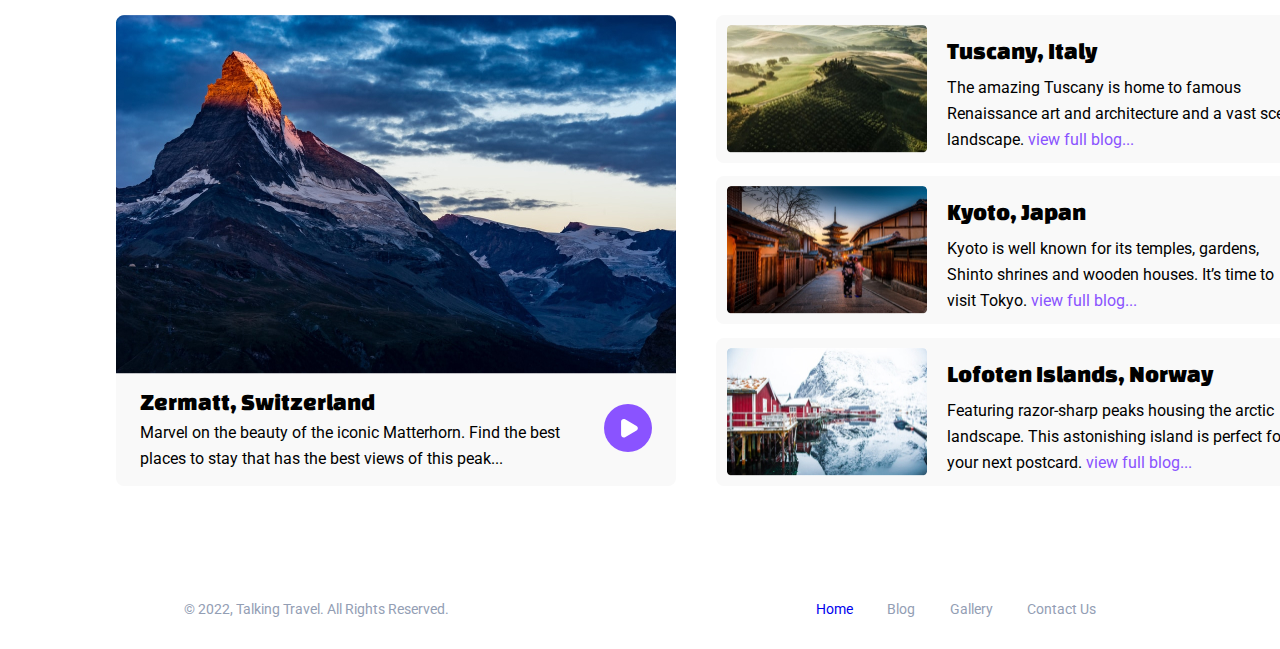
==== commit c9b76d7f: "Implement footer section" ====
--- a/index.html
+++ b/index.html
@@ -166,17 +166,8 @@
         </div>
       </div>
     </section>
-    <footer class="footer">
-      <div class="footer cropped"><span class="footer__copyright">© 2022, Talking Travel. All Rights Reserved.</span>
-        <div class="footer__links">
-          <ul>
-            <li>Home</li>
-            <li>Blog</li>
-            <li>Gallery</li>
-            <li>Contact Us</li>
-          </ul>
-        </div>
-      </div>
+    <footer class="footer"><span class="footer__copyright">© 2022, Talking Travel. All Rights Reserved.</span>
+      <div class="footer__links"><a href="#">Home</a><a>Blog</a><a>Gallery</a><a>Contact Us</a></div>
     </footer>
   </body>
 </html>--- a/styles/style.css
+++ b/styles/style.css
@@ -404,6 +404,30 @@
   width: 358px;
 }
 
+.footer {
+  display: flex;
+  justify-content: space-between;
+  align-items: center;
+  width: 90%;
+  max-width: 1366px;
+  margin: 0 auto;
+  font-family: "Roboto";
+  font-size: 14px;
+  padding: 32px 120px;
+  color: #939EB4;
+}
+.footer__links {
+  display: flex;
+  justify-content: space-between;
+  align-items: center;
+  max-width: 280px;
+  width: 100%;
+}
+.footer__links a {
+  text-decoration: none;
+  cursor: pointer;
+}
+
 * {
   padding: 0;
   margin: 0;
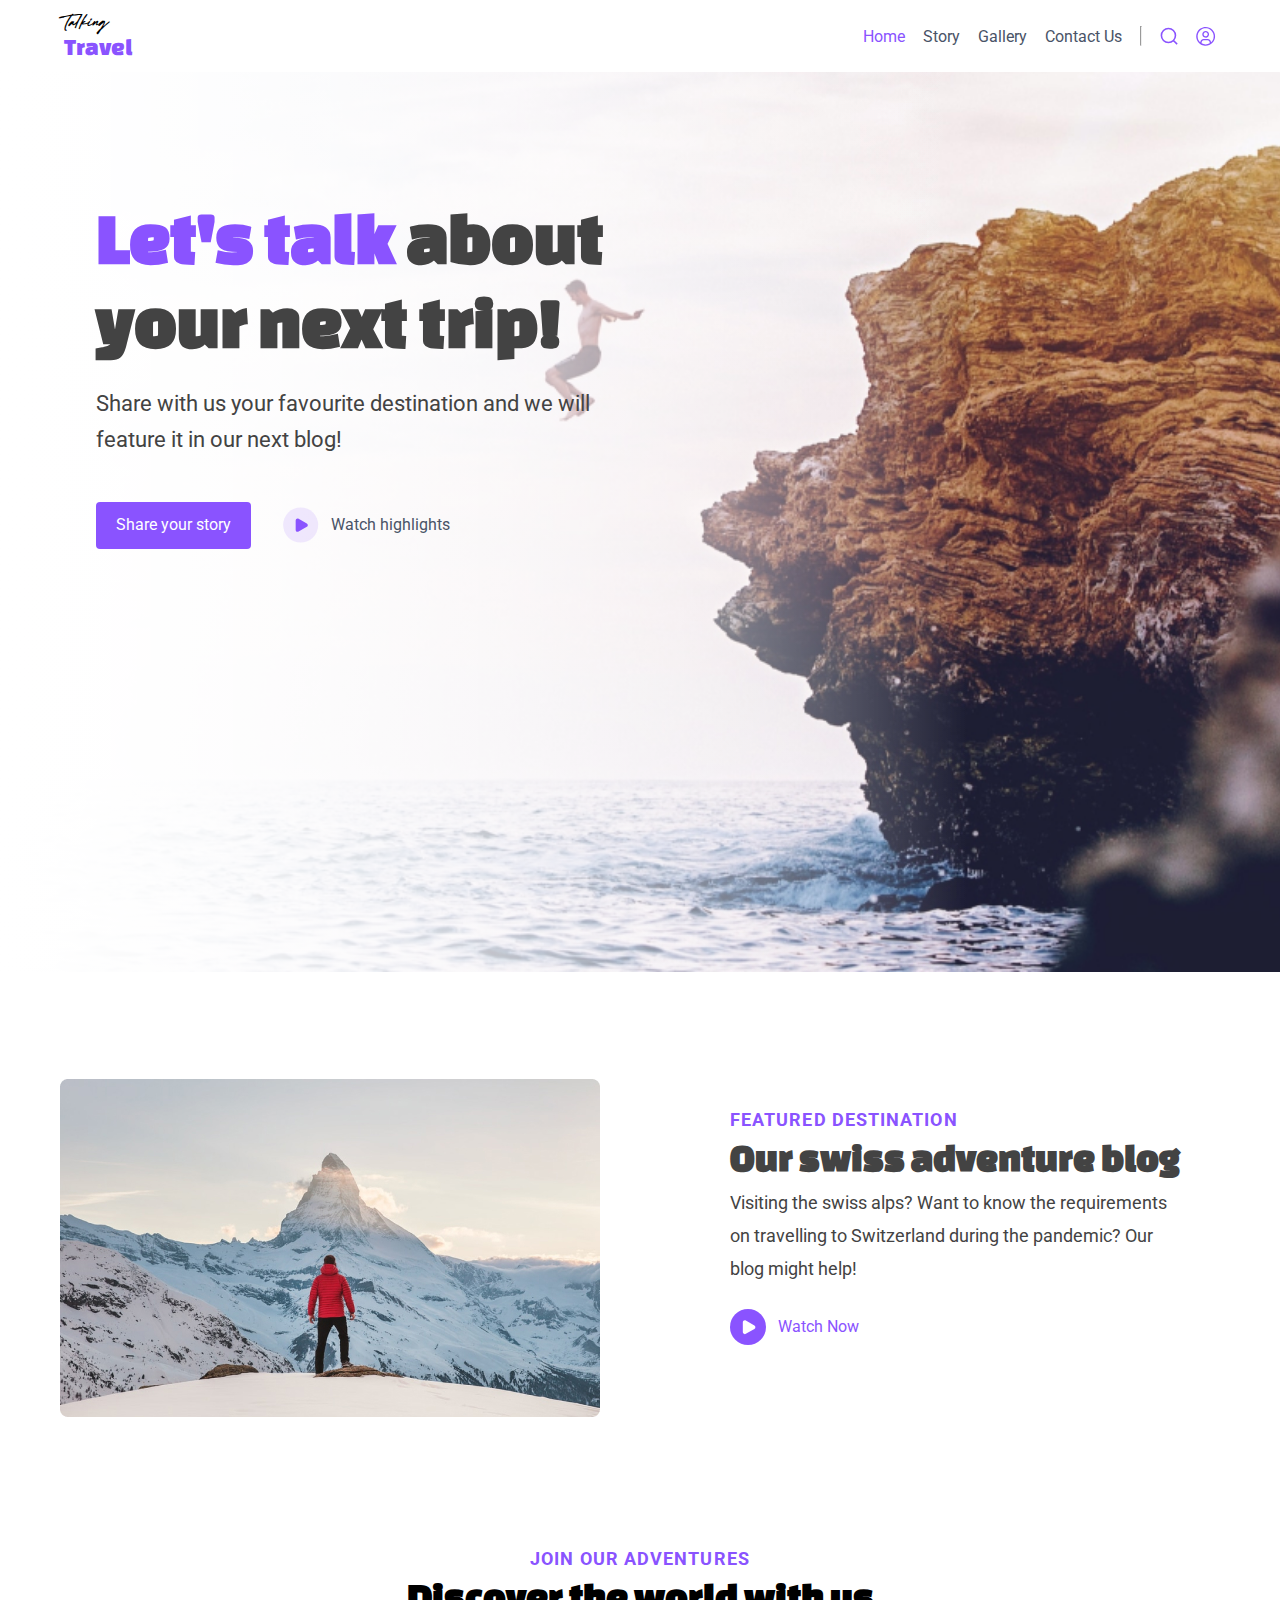
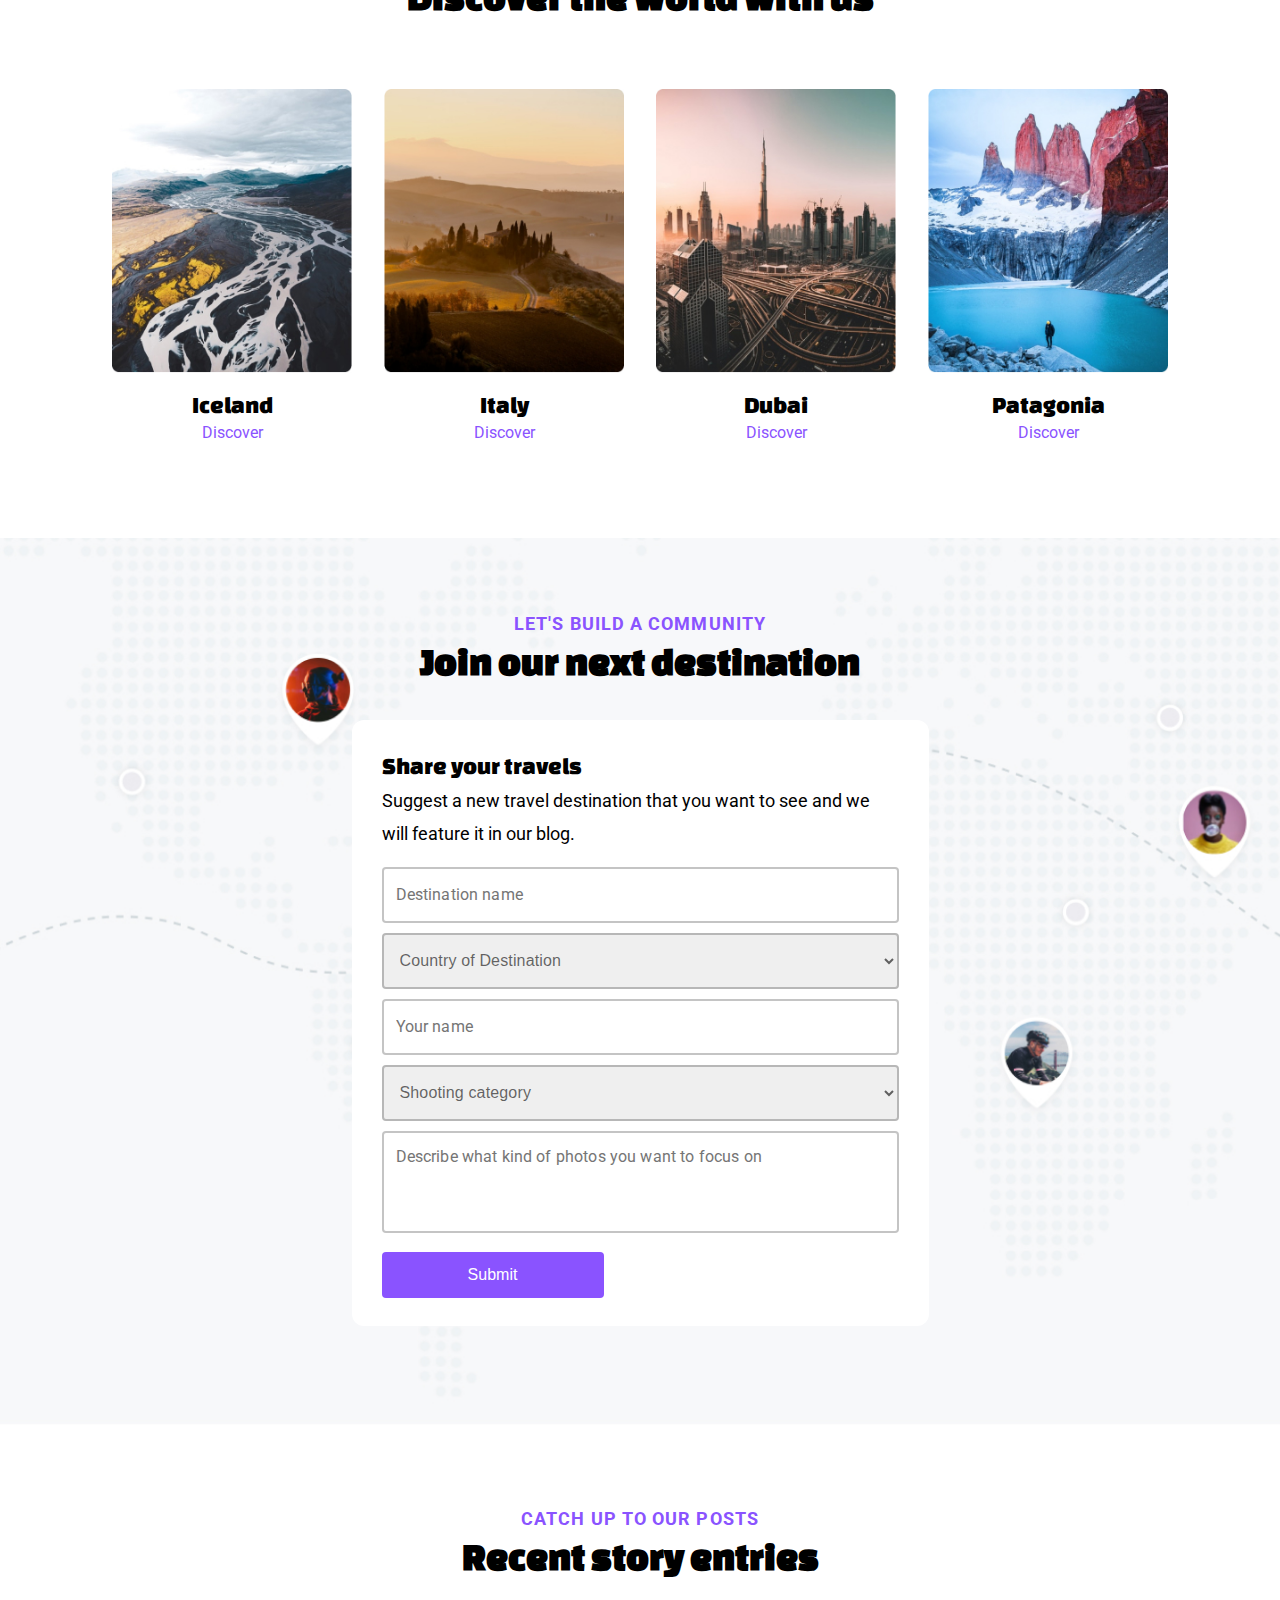
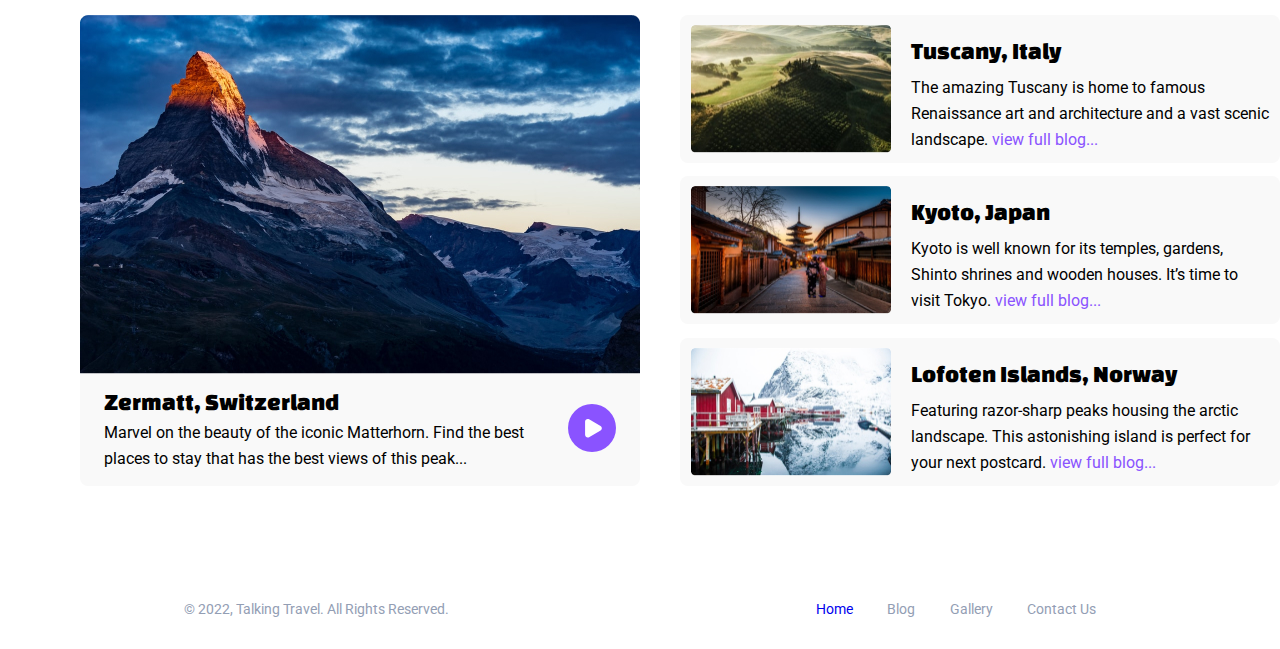
==== commit 167cf1b0: "reorganize project structure: gather all index files" ====
--- a/index.html
+++ b/index.html
@@ -4,7 +4,7 @@
     <meta charset="UTF-8">
     <meta name="viewport" content="width=device-width, initial-scale=1.0">
     <title>Talking Travel</title>
-    <link rel="stylesheet" href="./styles/style.css">
+    <link rel="stylesheet" href="./styles/index/index.css">
   </head>
   <body>
     <header class="head">
--- a/styles/index/index.css
+++ b/styles/index/index.css
@@ -0,0 +1,528 @@
+@import url("https://fonts.googleapis.com/css2?family=Roboto&display=swap");
+@font-face {
+  font-family: "Black Signature";
+  src: url("./../../fonts/BlackSignaturePersonalUseOnlyRegular.otf");
+}
+@font-face {
+  font-family: "Changa One";
+  src: url("./../../fonts/ChangaOne-Regular.ttf");
+}
+* {
+  padding: 0;
+  margin: 0;
+  box-sizing: border-box;
+  cursor: default;
+}
+
+.cropped {
+  max-width: 1366px;
+  width: 90%;
+  display: flex;
+  justify-content: center;
+  align-items: center;
+  margin: 0 auto;
+}
+
+.main-margin {
+  max-width: 1160px;
+  width: 85%;
+  margin: 0 auto;
+}
+
+.active {
+  color: #8A53FF !important;
+}
+
+button.primary {
+  background-color: #8A53FF;
+  color: #fff;
+}
+
+.section-subtitle {
+  font-size: 18px;
+  color: #8A53FF;
+  text-transform: uppercase;
+  line-height: 21px;
+  letter-spacing: 0.06em;
+}
+
+.section-title {
+  margin-top: 10px;
+  margin-bottom: 10px;
+  font-family: "Changa One";
+  font-size: 39px;
+  line-height: 36px;
+}
+
+.section-description__regular {
+  font-size: 18px;
+  line-height: 33px;
+}
+.section-description__small {
+  font-size: 16px;
+  line-height: 26px;
+}
+
+.place {
+  font-weight: 400;
+  font-family: "Changa One";
+  font-size: 24px;
+  line-height: 36px;
+}
+
+.cta {
+  display: flex;
+  align-items: center;
+  text-align: center;
+  text-decoration: none;
+}
+.cta button {
+  font-family: "Roboto";
+  font-size: 16px;
+  font-weight: 400;
+  line-height: 18.75px;
+  border-radius: 4px;
+  border: none;
+  padding: 14px 20px;
+  margin-right: 2rem;
+  cursor: pointer;
+}
+.cta span {
+  font-family: "Roboto";
+  font-size: 16px;
+  font-weight: 400;
+  line-height: 36px;
+  cursor: pointer;
+  padding-left: 12px;
+}
+.cta span a {
+  text-decoration: none;
+  cursor: pointer;
+  color: #495367;
+}
+.cta img {
+  width: 36px;
+  height: 36px;
+  cursor: pointer;
+}
+
+.head {
+  padding: 13px 0;
+  display: flex;
+  width: 100%;
+  justify-content: center;
+}
+.head .header {
+  display: flex;
+  justify-content: space-between;
+}
+.head .header__logo {
+  display: flex;
+  flex-direction: column;
+}
+.head .header__logo p {
+  font-family: "Black Signature";
+}
+.head .header__logo span {
+  font-family: "Changa One";
+  font-size: 24px;
+}
+.head .header__menu {
+  display: flex;
+  gap: 18px;
+  padding: 10px 0;
+}
+.head .header__menu-links {
+  display: flex;
+  justify-content: flex-end;
+  gap: 18px;
+  align-items: center;
+  position: relative;
+}
+.head .header__menu-links a {
+  cursor: pointer;
+  font-family: "Roboto";
+  text-decoration: none;
+  color: #495367;
+}
+.head .header__menu-icons {
+  display: flex;
+  align-items: center;
+  gap: 18px;
+}
+.head .header__menu-icons img {
+  cursor: pointer;
+}
+
+.footer {
+  display: flex;
+  justify-content: space-between;
+  align-items: center;
+  width: 90%;
+  max-width: 1366px;
+  margin: 0 auto;
+  font-family: "Roboto";
+  font-size: 14px;
+  padding: 32px 120px;
+  color: #939EB4;
+}
+.footer__links {
+  display: flex;
+  justify-content: space-between;
+  align-items: center;
+  max-width: 280px;
+  width: 100%;
+}
+.footer__links a {
+  text-decoration: none;
+  cursor: pointer;
+}
+
+.hero {
+  margin: 0;
+  width: 100%;
+  height: 100vh;
+  background-image: url("./../../images/hero_background_image.jpg");
+  background-repeat: no-repeat;
+  background-size: cover;
+  background-position: center;
+  position: relative;
+}
+.hero::after {
+  content: "";
+  position: absolute;
+  top: 0;
+  left: 0;
+  width: 100%;
+  height: 100%;
+  background: linear-gradient(90deg, #FFFFFF -0.92%, rgba(255, 255, 255, 0) 75.6%);
+  pointer-events: none;
+}
+.hero__content {
+  position: relative;
+  padding: 124px 0;
+  z-index: 1;
+}
+.hero__content-texts {
+  justify-content: left;
+  font-family: "Roboto";
+  font-size: 22px;
+  color: #434343;
+  line-height: 36px;
+}
+.hero__content-texts span {
+  font-family: "Changa One";
+  font-size: 73px;
+  color: #8A53FF;
+  line-height: 84px;
+}
+.hero__content-texts h1 > p {
+  font-family: "Changa One";
+  font-size: 73px;
+  color: #434343;
+  line-height: 84px;
+  margin-bottom: 0.3em;
+}
+.hero__content-texts h1 ~ p {
+  margin-bottom: 2em;
+}
+
+.featured {
+  padding: 107px 0;
+  max-width: 1160px;
+  width: 100%;
+}
+.featured__content {
+  display: flex;
+  justify-content: space-between;
+}
+.featured__content-image {
+  display: flex;
+  padding-right: 10px;
+}
+.featured__content-image img {
+  max-width: 100%;
+  height: auto;
+  object-fit: contain;
+}
+.featured__content-blurb {
+  padding: 30px;
+  display: flex;
+  flex-direction: column;
+  width: 100%;
+  max-width: 520px;
+  gap: 24px;
+  font-family: "Roboto";
+  font-weight: 400;
+  font-size: 18px;
+  color: #434343;
+}
+
+.discover {
+  padding: 24px 0 70px 0;
+  max-width: 1160px;
+  margin: 0 auto;
+  font-family: "Roboto";
+}
+.discover__header {
+  display: flex;
+  justify-content: center;
+  align-items: center;
+  flex-direction: column;
+  margin-bottom: 48px;
+}
+.discover__location {
+  display: flex;
+  width: 100%;
+}
+.discover__location-bundle {
+  display: flex;
+  flex-direction: row;
+}
+.discover__location-bundle-card {
+  flex: 1;
+  max-width: 300px;
+  min-width: 200px;
+  overflow: hidden;
+  display: flex;
+  flex-direction: column;
+  padding: 16px;
+}
+.discover__location-bundle-card-img img {
+  width: 100%;
+  height: auto;
+}
+.discover__location-bundle-card-texts {
+  padding: 10px;
+  display: flex;
+  flex-direction: column;
+  align-items: center;
+  justify-content: center;
+}
+.discover__location-bundle-card-texts .btn-discover {
+  font-weight: 400;
+  font-size: 16px;
+  line-height: 19px;
+  color: #8A53FF;
+  cursor: pointer;
+}
+
+.share {
+  background-image: url("./../../images/share_background_image.jpg");
+  background-repeat: no-repeat;
+  background-size: cover;
+  width: 100%;
+}
+.share .share-container {
+  display: flex;
+  flex-direction: column;
+  max-width: 657px;
+  width: 100%;
+  padding: 75px 20px 69px 20px;
+  margin: 0 auto;
+  font-family: "Roboto";
+}
+.share .share-container__header {
+  display: flex;
+  justify-content: center;
+  align-items: center;
+  flex-direction: column;
+}
+.share .share-container__content {
+  margin: 30px 20px;
+  padding: 28px 30px;
+  background-color: #fff;
+  border-radius: 12px;
+}
+.share .share-container__content-texts {
+  margin-bottom: 17px;
+}
+.share .share-container__content-fields {
+  gap: 10px;
+  display: flex;
+  flex-direction: column;
+}
+.share .share-container__content-fields .input,
+.share .share-container__content-fields .select {
+  max-width: 557px;
+  width: 100%;
+  border: none;
+  border-radius: 4px;
+}
+.share .share-container__content-fields .input input,
+.share .share-container__content-fields .input select,
+.share .share-container__content-fields .select input,
+.share .share-container__content-fields .select select {
+  display: flex;
+  margin: 0 auto;
+  padding: 0 12px;
+  gap: 8px;
+  border: 2px solid rgba(0, 0, 0, 0.23);
+  border-radius: 4px;
+  max-width: 533px;
+  width: 100%;
+  height: 56px;
+  font-size: 16px;
+  line-height: 24px;
+  letter-spacing: 0.15px;
+  color: rgba(0, 0, 0, 0.6);
+  cursor: text;
+}
+.share .share-container__content-fields .input input::placeholder,
+.share .share-container__content-fields .input select::placeholder,
+.share .share-container__content-fields .select input::placeholder,
+.share .share-container__content-fields .select select::placeholder {
+  font-family: "Roboto";
+}
+.share .share-container__content-fields .input input:focus,
+.share .share-container__content-fields .input select:focus,
+.share .share-container__content-fields .select input:focus,
+.share .share-container__content-fields .select select:focus {
+  border-color: #8A53FF;
+  outline: none;
+}
+.share .share-container__content-fields .input select,
+.share .share-container__content-fields .select select {
+  pointer-events: none;
+}
+.share .share-container__content-fields .input textarea,
+.share .share-container__content-fields .select textarea {
+  display: flex;
+  margin: 0 auto;
+  margin-bottom: 9px;
+  padding: 12px 12px;
+  gap: 8px;
+  border: 2px solid rgba(0, 0, 0, 0.23);
+  border-radius: 4px;
+  max-width: 533px;
+  width: 100%;
+  height: 102px;
+  font-size: 16px;
+  line-height: 24px;
+  letter-spacing: 0.15px;
+  color: rgba(0, 0, 0, 0.6);
+  cursor: text;
+  resize: none;
+}
+.share .share-container__content-fields .input textarea::placeholder,
+.share .share-container__content-fields .select textarea::placeholder {
+  font-family: "Roboto";
+}
+.share .share-container__content-fields .input textarea:focus,
+.share .share-container__content-fields .select textarea:focus {
+  border-color: #8A53FF;
+  outline: none;
+}
+.share .share-container__content-fields .input {
+  cursor: text;
+}
+.share .share-container__content-fields .select {
+  cursor: pointer;
+}
+.share .share-container__content-fields button {
+  display: flex;
+  justify-content: center;
+  align-items: center;
+  width: 222px;
+  height: 46px;
+  border-radius: 4px;
+  font-size: 16px;
+  line-height: 19px;
+  border: none;
+  cursor: pointer;
+}
+.share .share-container__content-fields button:focus {
+  border-color: #8A53FF;
+  outline: none;
+}
+
+.recent {
+  display: flex;
+  flex-direction: column;
+  padding: 83px 0;
+  max-width: 1160px;
+  width: 100%;
+  font-family: "Roboto";
+}
+.recent__header {
+  display: flex;
+  flex-direction: column;
+  align-items: center;
+  justify-content: center;
+  margin-bottom: 30px;
+}
+.recent__stories {
+  display: flex;
+  justify-content: space-between;
+  gap: 20px;
+}
+.recent__stories-left {
+  padding: 0 20px;
+  max-width: 600px;
+}
+.recent__stories-left-card-img {
+  width: 100%;
+  height: auto;
+  border-top-left-radius: 8px;
+  border-top-right-radius: 8px;
+}
+.recent__stories-left-card-body {
+  display: flex;
+  align-items: center;
+  justify-content: space-between;
+  border-bottom-left-radius: 8px;
+  border-bottom-right-radius: 8px;
+  background-color: #f9f9f9;
+  padding: 14px 24px;
+  margin-top: -8px;
+}
+.recent__stories-left-card-body-items {
+  gap: 28px;
+  display: flex;
+}
+.recent__stories-left-card-body-items-texts {
+  max-width: 435px;
+}
+.recent__stories-left-card-body-items-texts .section-description {
+  font-size: 16px;
+  line-height: 26px;
+}
+.recent__stories-left-card-body-btn {
+  display: flex;
+  align-items: center;
+  justify-content: center;
+  width: 48px;
+  height: 48px;
+}
+.recent__stories-left-card-body-btn img {
+  width: 100%;
+  height: 100%;
+  cursor: pointer;
+}
+.recent__stories-right-list {
+  height: 100%;
+  display: flex;
+  flex-direction: column;
+  justify-content: space-between;
+}
+.recent__stories-right-list-card {
+  display: flex;
+  padding: 10px 11px;
+  gap: 20px;
+  background-color: #f9f9f9;
+  max-width: 600px;
+  width: 100%;
+  border-radius: 8px;
+}
+.recent__stories-right-list-card img {
+  width: 200px;
+  height: 128px;
+  border-radius: 4px;
+}
+.recent__stories-right-list-card-texts {
+  display: flex;
+  flex-direction: column;
+  padding-top: 8px;
+  gap: 6px;
+  width: 358px;
+}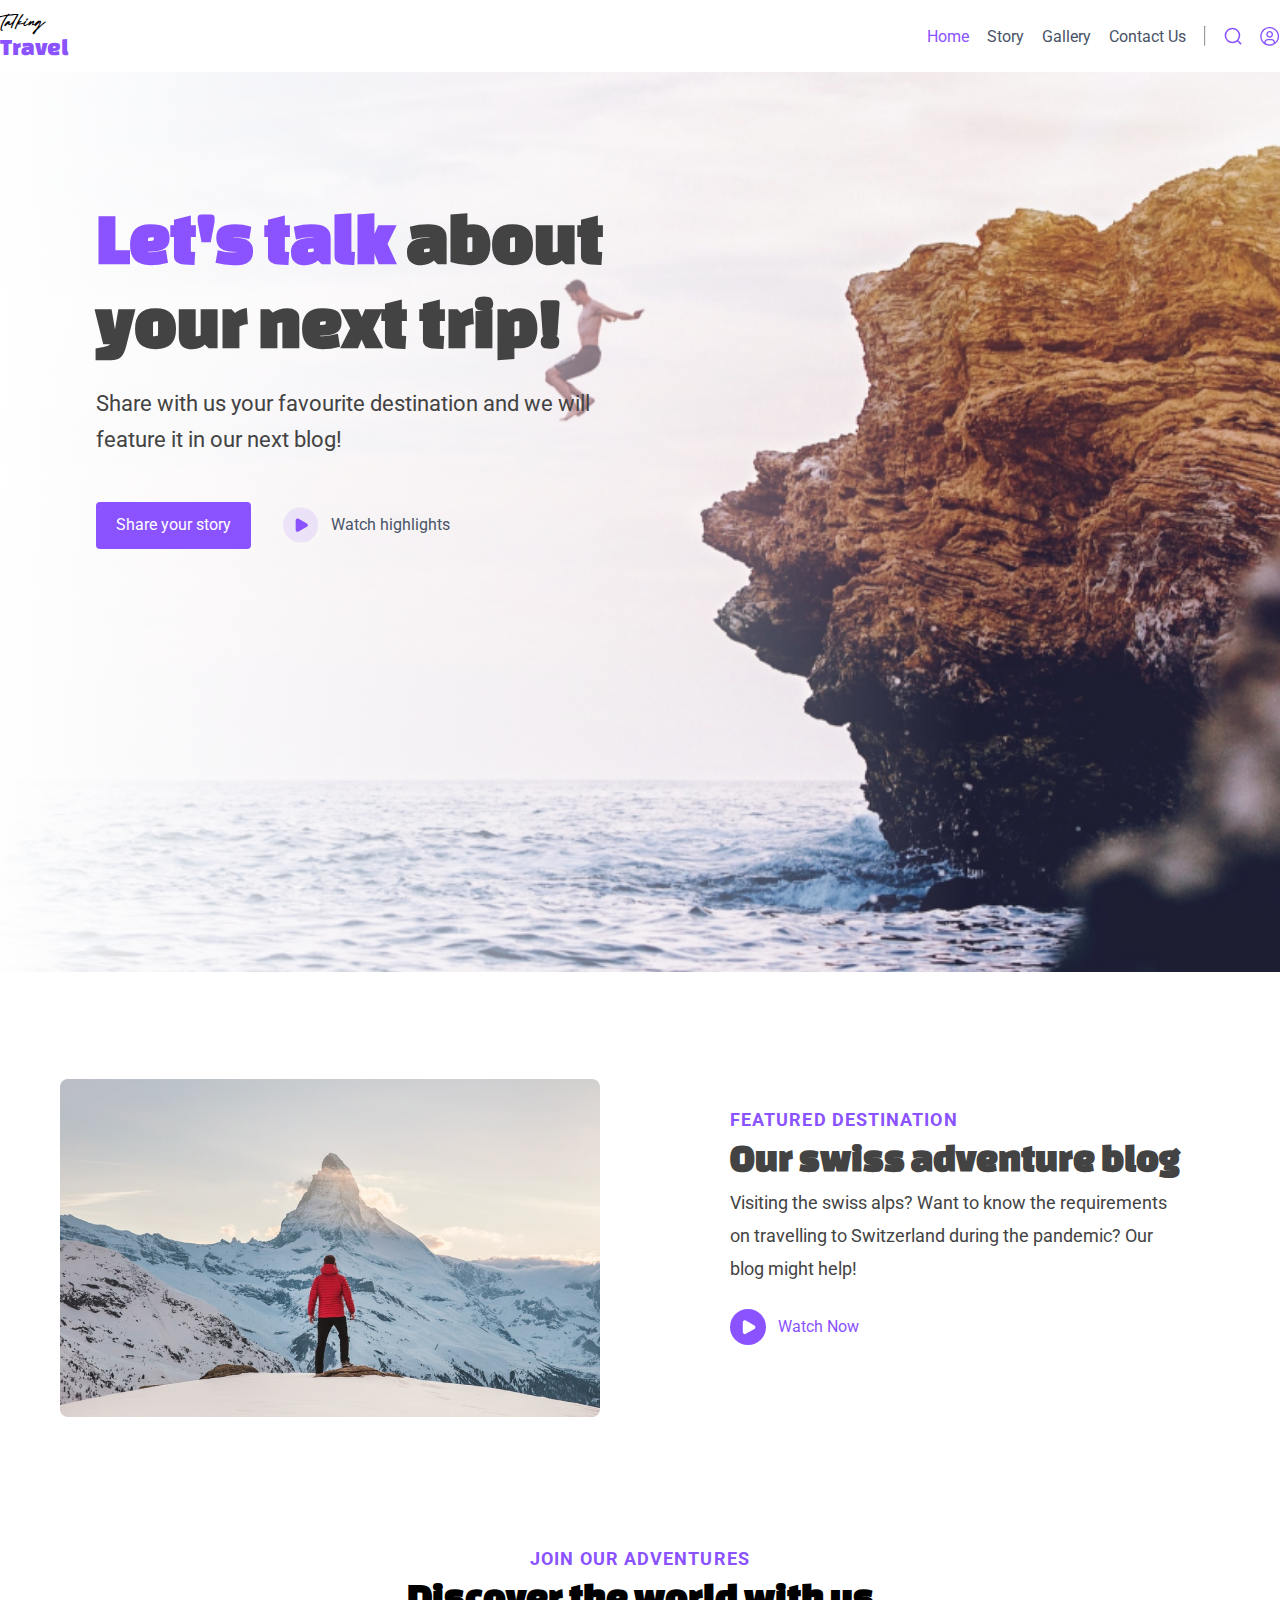
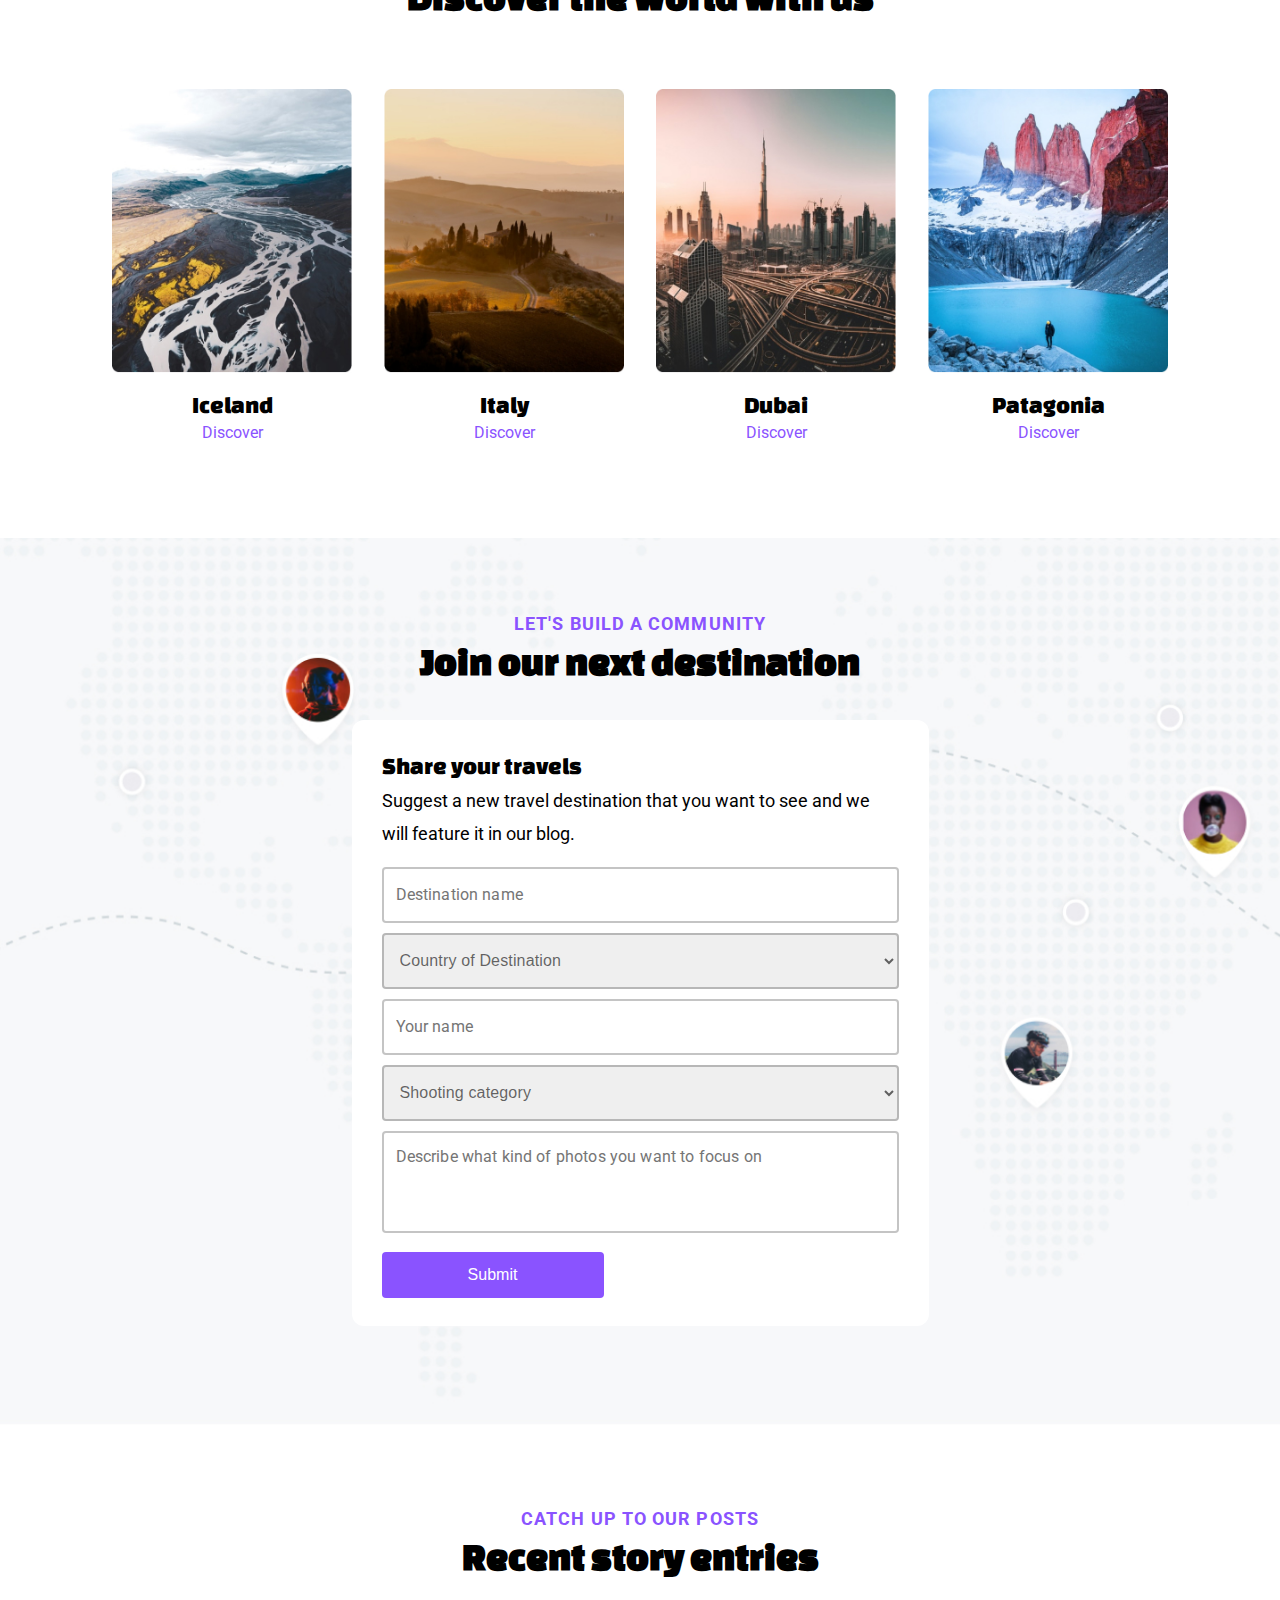
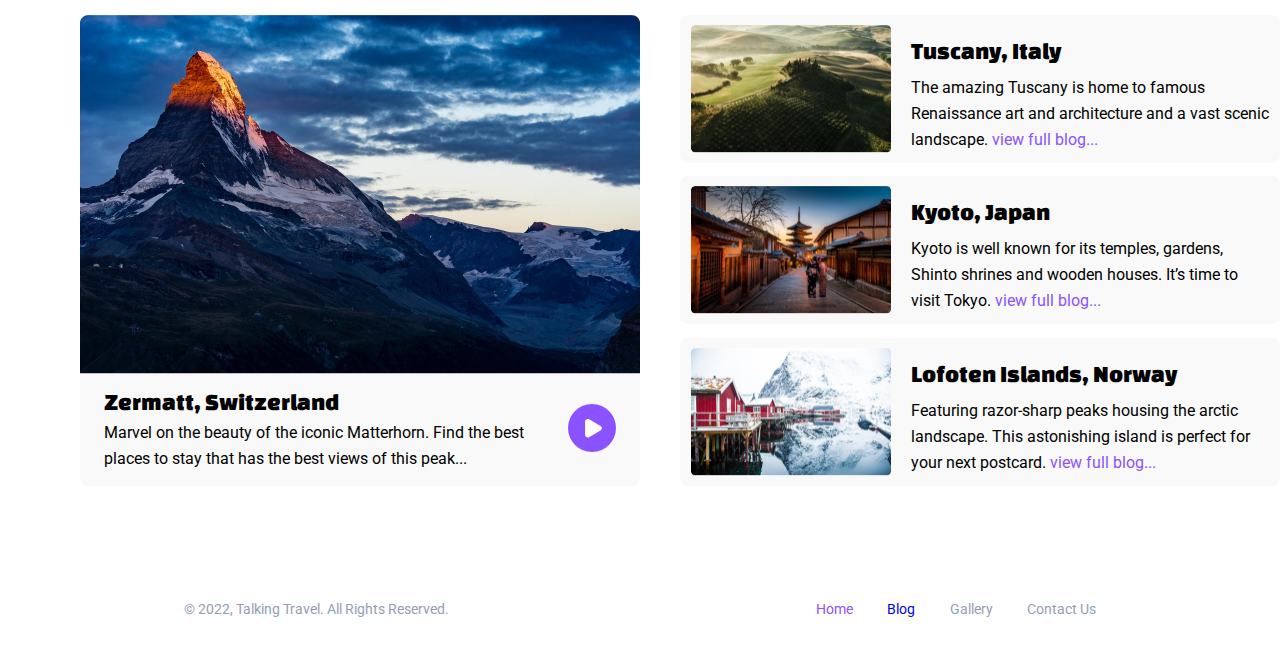
==== commit daff4512: "minor improvements (links, coursors, colors...)" ====
--- a/index.html
+++ b/index.html
@@ -7,31 +7,27 @@
     <link rel="stylesheet" href="./styles/index/index.css">
   </head>
   <body>
-    <header class="head">
-      <div class="header cropped">
-        <div class="header__logo">
-          <p>Talking</p><span class="active">Travel</span>
-        </div>
-        <div class="header__menu"> 
-          <div class="header__menu-links"><a class="active" href="#">Home </a><a href="#">Story</a><a href="#">Gallery</a><a href="#">Contact Us</a></div>
-          <hr class="header__menu-separator">
-          <div class="header__menu-icons"><img src="./icons/Search.svg" alt="#"><img src="./icons/Profile.svg" alt="#"></div>
-        </div>
+    <header class="header cropped">
+      <div class="header__logo">
+        <p>Talking</p><span class="active">Travel</span>
+      </div>
+      <div class="header__menu"> 
+        <div class="header__menu-links"><a class="active" href="#">Home </a><a href="story.html">Story</a><a href="#">Gallery</a><a href="#">Contact Us</a></div>
+        <hr class="header__menu-separator">
+        <div class="header__menu-icons"><img src="./icons/Search.svg" alt="#"><img src="./icons/Profile.svg" alt="#"></div>
       </div>
     </header>
     <section class="hero">
-      <div class="hero">
-        <div class="hero__content main-margin">
-          <div class="hero__content-texts">
-            <h1>
-              <p><span>Let's talk</span> about <br>your next trip!</p>
-            </h1>
-            <p>
-               Share with us your favourite destination and we will <br>feature it in our next blog!</p>
-          </div>
-          <div class="cta">
-            <button class="primary">Share your story</button><img src="./icons/secondary_play_btn.svg"><span> <a href="story.html">Watch highlights</a></span>
-          </div>
+      <div class="hero__content main-margin">
+        <div class="hero__content-texts">
+          <h1>
+            <p><span>Let's talk</span> about <br>your next trip!</p>
+          </h1>
+          <p>
+             Share with us your favourite destination and we will <br>feature it in our next blog!</p>
+        </div>
+        <div class="cta">
+          <button class="primary">Share your story</button><a href="story.html"><img src="./icons/secondary_play_btn.svg"><span>Watch highlights</span></a>
         </div>
       </div>
     </section>
@@ -44,7 +40,7 @@
             <h2 class="section-title">Our swiss adventure blog</h2>
             <p class="section-description__regular">Visiting the swiss alps? Want to know the requirements on travelling to Switzerland during the pandemic? Our blog might help!</p>
           </div>
-          <div class="cta"><img src="./icons/primary_play_btn.svg"><span><a class="secondary active" href="#">Watch Now</a></span></div>
+          <div class="cta"><a class="secondary active" href="story.html"><img src="./icons/primary_play_btn.svg"><span>Watch Now</span></a></div>
         </div>
       </div>
     </section>
@@ -138,7 +134,7 @@
                   <p class="section-description__small">Marvel on the beauty of the iconic Matterhorn. Find the best places to stay that has the best views of this peak...</p>
                 </div>
               </div>
-              <div class="recent__stories-left-card-body-btn"><img src="./icons/primary_play_btn.svg"></div>
+              <div class="recent__stories-left-card-body-btn"><a href="story.html"><img src="./icons/primary_play_btn.svg"></a></div>
             </div>
           </div>
         </div>
@@ -167,7 +163,7 @@
       </div>
     </section>
     <footer class="footer"><span class="footer__copyright">© 2022, Talking Travel. All Rights Reserved.</span>
-      <div class="footer__links"><a href="#">Home</a><a>Blog</a><a>Gallery</a><a>Contact Us</a></div>
+      <div class="footer__links"><a class="active" href="#">Home</a><a href="story.html">Blog</a><a>Gallery</a><a>Contact Us</a></div>
     </footer>
   </body>
 </html>--- a/styles/index/index.css
+++ b/styles/index/index.css
@@ -87,7 +87,19 @@
   margin-right: 2rem;
   cursor: pointer;
 }
-.cta span {
+.cta a {
+  display: flex;
+  align-items: center;
+  text-decoration: none;
+  cursor: pointer;
+  color: #495367;
+}
+.cta a img {
+  width: 36px;
+  height: 36px;
+  cursor: pointer;
+}
+.cta a span {
   font-family: "Roboto";
   font-size: 16px;
   font-weight: 400;
@@ -95,62 +107,50 @@
   cursor: pointer;
   padding-left: 12px;
 }
-.cta span a {
-  text-decoration: none;
-  cursor: pointer;
-  color: #495367;
-}
-.cta img {
-  width: 36px;
-  height: 36px;
-  cursor: pointer;
-}
-
-.head {
+
+.header {
   padding: 13px 0;
   display: flex;
   width: 100%;
   justify-content: center;
-}
-.head .header {
-  display: flex;
-  justify-content: space-between;
-}
-.head .header__logo {
-  display: flex;
-  flex-direction: column;
-}
-.head .header__logo p {
+  display: flex;
+  justify-content: space-between;
+}
+.header__logo {
+  display: flex;
+  flex-direction: column;
+}
+.header__logo p {
   font-family: "Black Signature";
 }
-.head .header__logo span {
+.header__logo span {
   font-family: "Changa One";
   font-size: 24px;
 }
-.head .header__menu {
+.header__menu {
   display: flex;
   gap: 18px;
   padding: 10px 0;
 }
-.head .header__menu-links {
+.header__menu-links {
   display: flex;
   justify-content: flex-end;
   gap: 18px;
   align-items: center;
   position: relative;
 }
-.head .header__menu-links a {
+.header__menu-links a {
   cursor: pointer;
   font-family: "Roboto";
   text-decoration: none;
   color: #495367;
 }
-.head .header__menu-icons {
+.header__menu-icons {
   display: flex;
   align-items: center;
   gap: 18px;
 }
-.head .header__menu-icons img {
+.header__menu-icons img {
   cursor: pointer;
 }
 
@@ -494,7 +494,12 @@
   width: 48px;
   height: 48px;
 }
-.recent__stories-left-card-body-btn img {
+.recent__stories-left-card-body-btn a {
+  text-decoration: none;
+  width: 100%;
+  height: 100%;
+}
+.recent__stories-left-card-body-btn a img {
   width: 100%;
   height: 100%;
   cursor: pointer;
@@ -525,4 +530,7 @@
   padding-top: 8px;
   gap: 6px;
   width: 358px;
+}
+.recent__stories-right-list-card-texts span {
+  cursor: pointer;
 }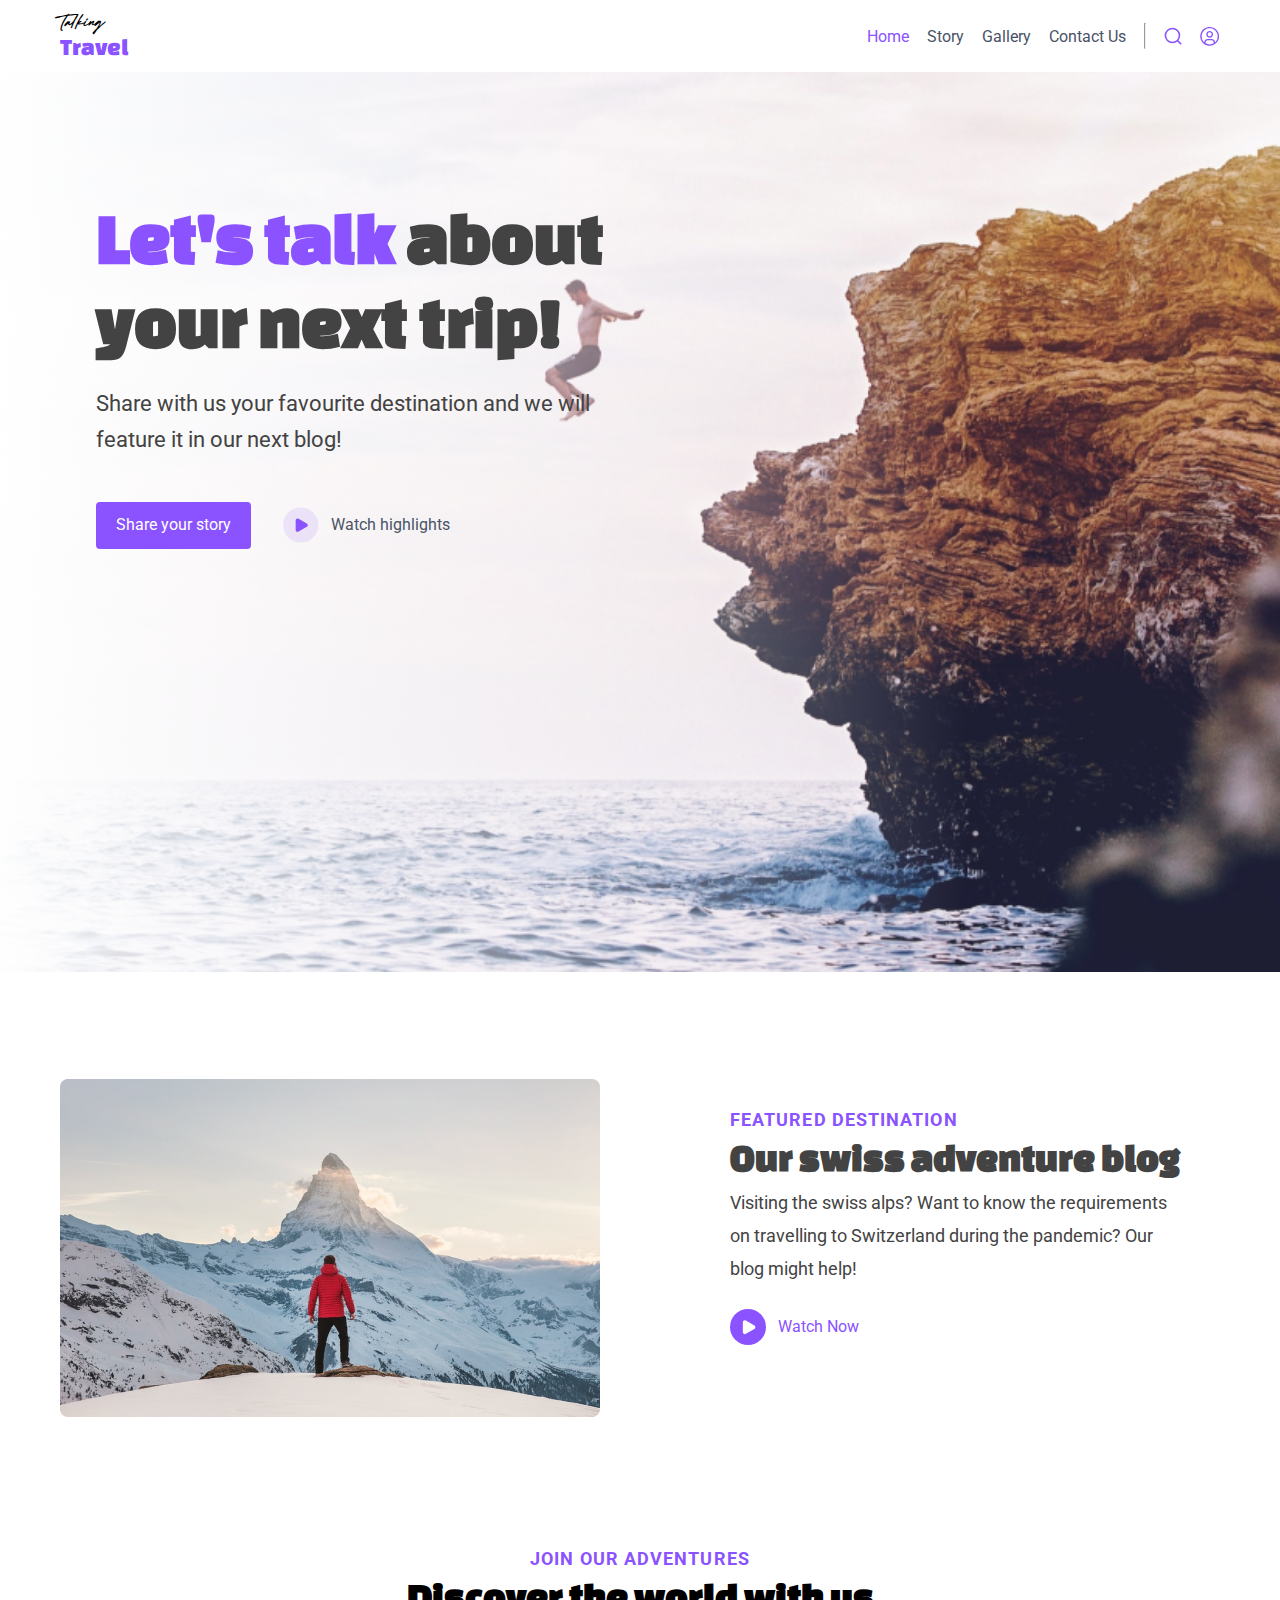
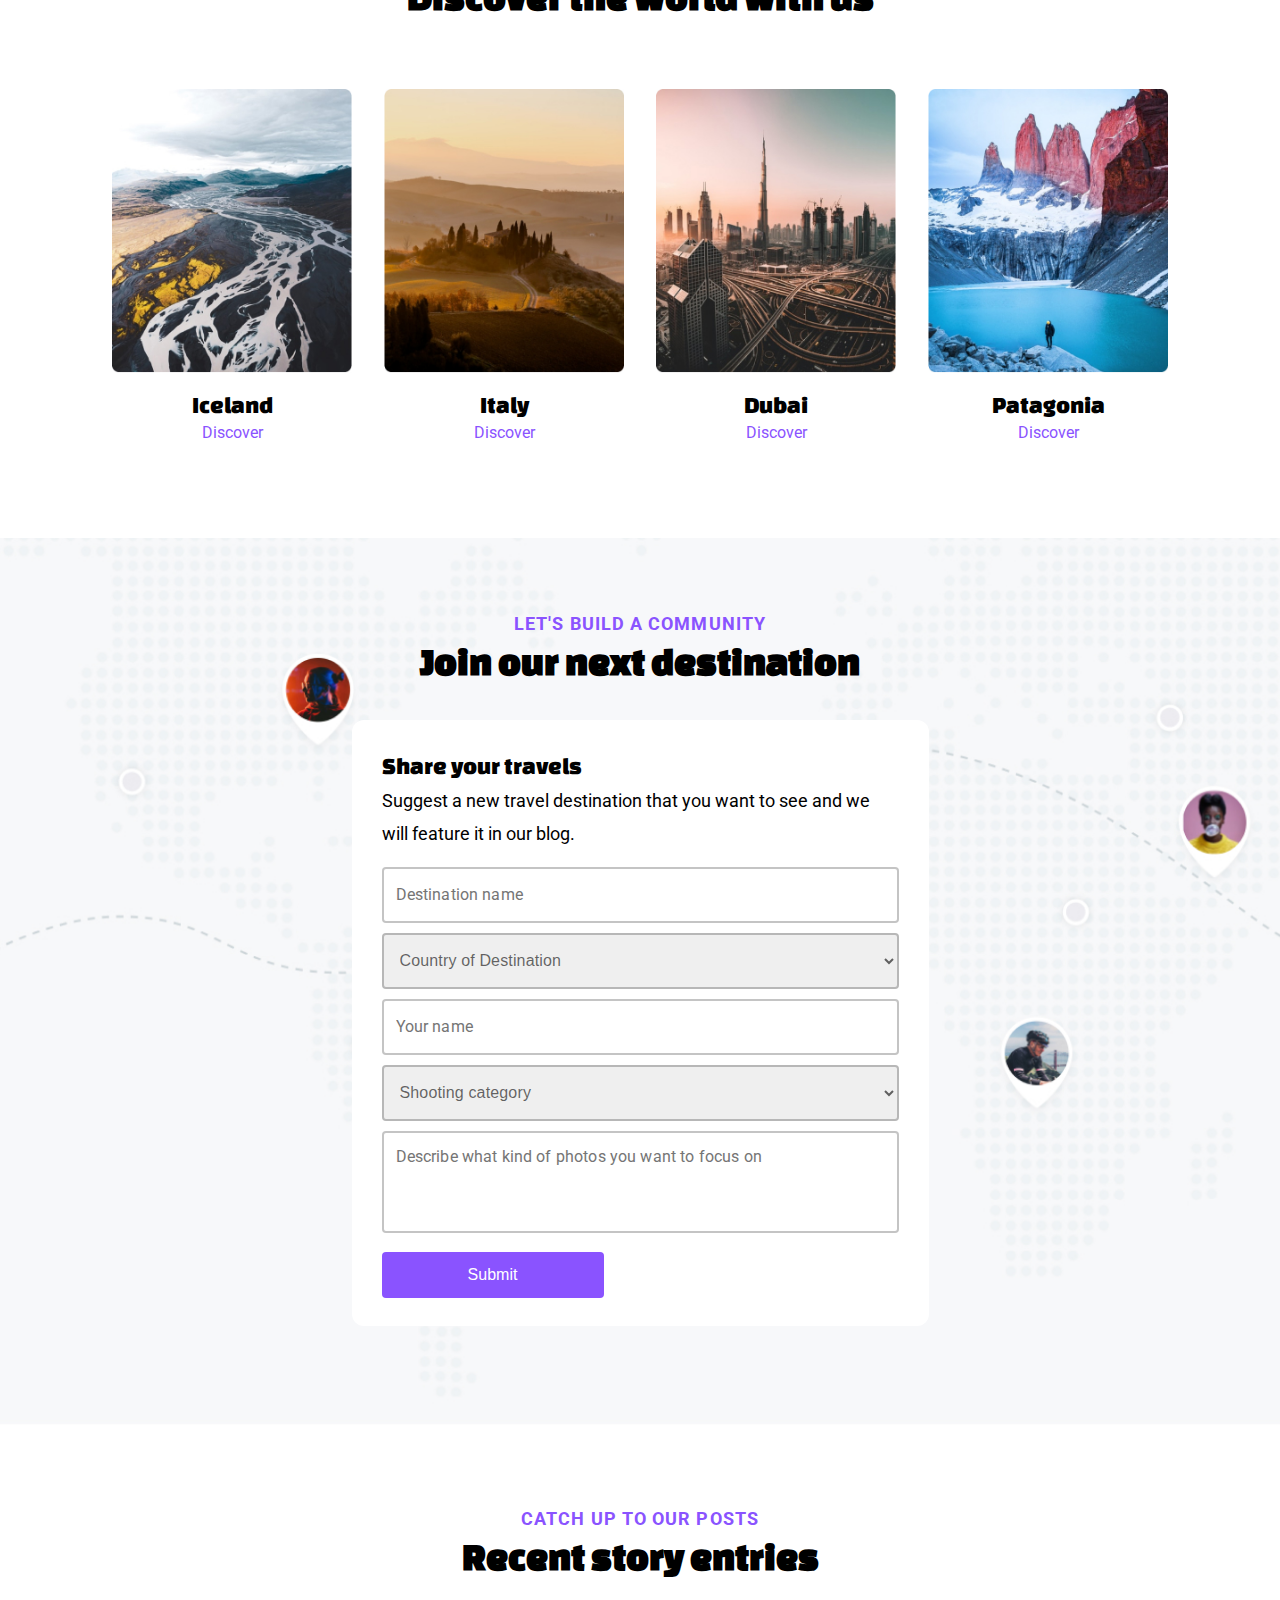
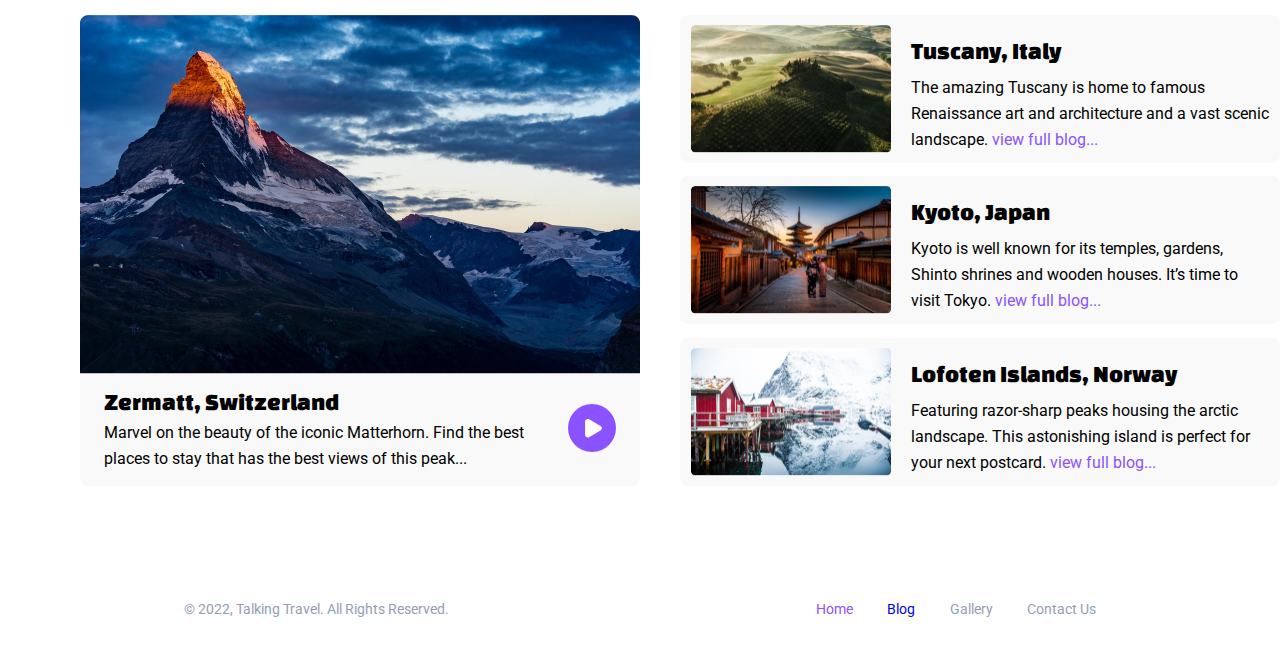
==== commit 3e0c8a11: "fix header & prettify code" ====
--- a/index.html
+++ b/index.html
@@ -7,7 +7,7 @@
     <link rel="stylesheet" href="./styles/index/index.css">
   </head>
   <body>
-    <header class="header cropped">
+    <header class="header main-margin">
       <div class="header__logo">
         <p>Talking</p><span class="active">Travel</span>
       </div>
--- a/styles/index/index.css
+++ b/styles/index/index.css
@@ -30,17 +30,17 @@
 }
 
 .active {
-  color: #8A53FF !important;
+  color: #8a53ff !important;
 }
 
 button.primary {
-  background-color: #8A53FF;
+  background-color: #8a53ff;
   color: #fff;
 }
 
 .section-subtitle {
   font-size: 18px;
-  color: #8A53FF;
+  color: #8a53ff;
   text-transform: uppercase;
   line-height: 21px;
   letter-spacing: 0.06em;
@@ -164,7 +164,7 @@
   font-family: "Roboto";
   font-size: 14px;
   padding: 32px 120px;
-  color: #939EB4;
+  color: #939eb4;
 }
 .footer__links {
   display: flex;
@@ -195,7 +195,11 @@
   left: 0;
   width: 100%;
   height: 100%;
-  background: linear-gradient(90deg, #FFFFFF -0.92%, rgba(255, 255, 255, 0) 75.6%);
+  background: linear-gradient(
+    90deg,
+    #ffffff -0.92%,
+    rgba(255, 255, 255, 0) 75.6%
+  );
   pointer-events: none;
 }
 .hero__content {
@@ -213,7 +217,7 @@
 .hero__content-texts span {
   font-family: "Changa One";
   font-size: 73px;
-  color: #8A53FF;
+  color: #8a53ff;
   line-height: 84px;
 }
 .hero__content-texts h1 > p {
@@ -303,7 +307,7 @@
   font-weight: 400;
   font-size: 16px;
   line-height: 19px;
-  color: #8A53FF;
+  color: #8a53ff;
   cursor: pointer;
 }
 
@@ -378,7 +382,7 @@
 .share .share-container__content-fields .input select:focus,
 .share .share-container__content-fields .select input:focus,
 .share .share-container__content-fields .select select:focus {
-  border-color: #8A53FF;
+  border-color: #8a53ff;
   outline: none;
 }
 .share .share-container__content-fields .input select,
@@ -410,7 +414,7 @@
 }
 .share .share-container__content-fields .input textarea:focus,
 .share .share-container__content-fields .select textarea:focus {
-  border-color: #8A53FF;
+  border-color: #8a53ff;
   outline: none;
 }
 .share .share-container__content-fields .input {
@@ -432,7 +436,7 @@
   cursor: pointer;
 }
 .share .share-container__content-fields button:focus {
-  border-color: #8A53FF;
+  border-color: #8a53ff;
   outline: none;
 }
 
@@ -533,4 +537,4 @@
 }
 .recent__stories-right-list-card-texts span {
   cursor: pointer;
-}+}
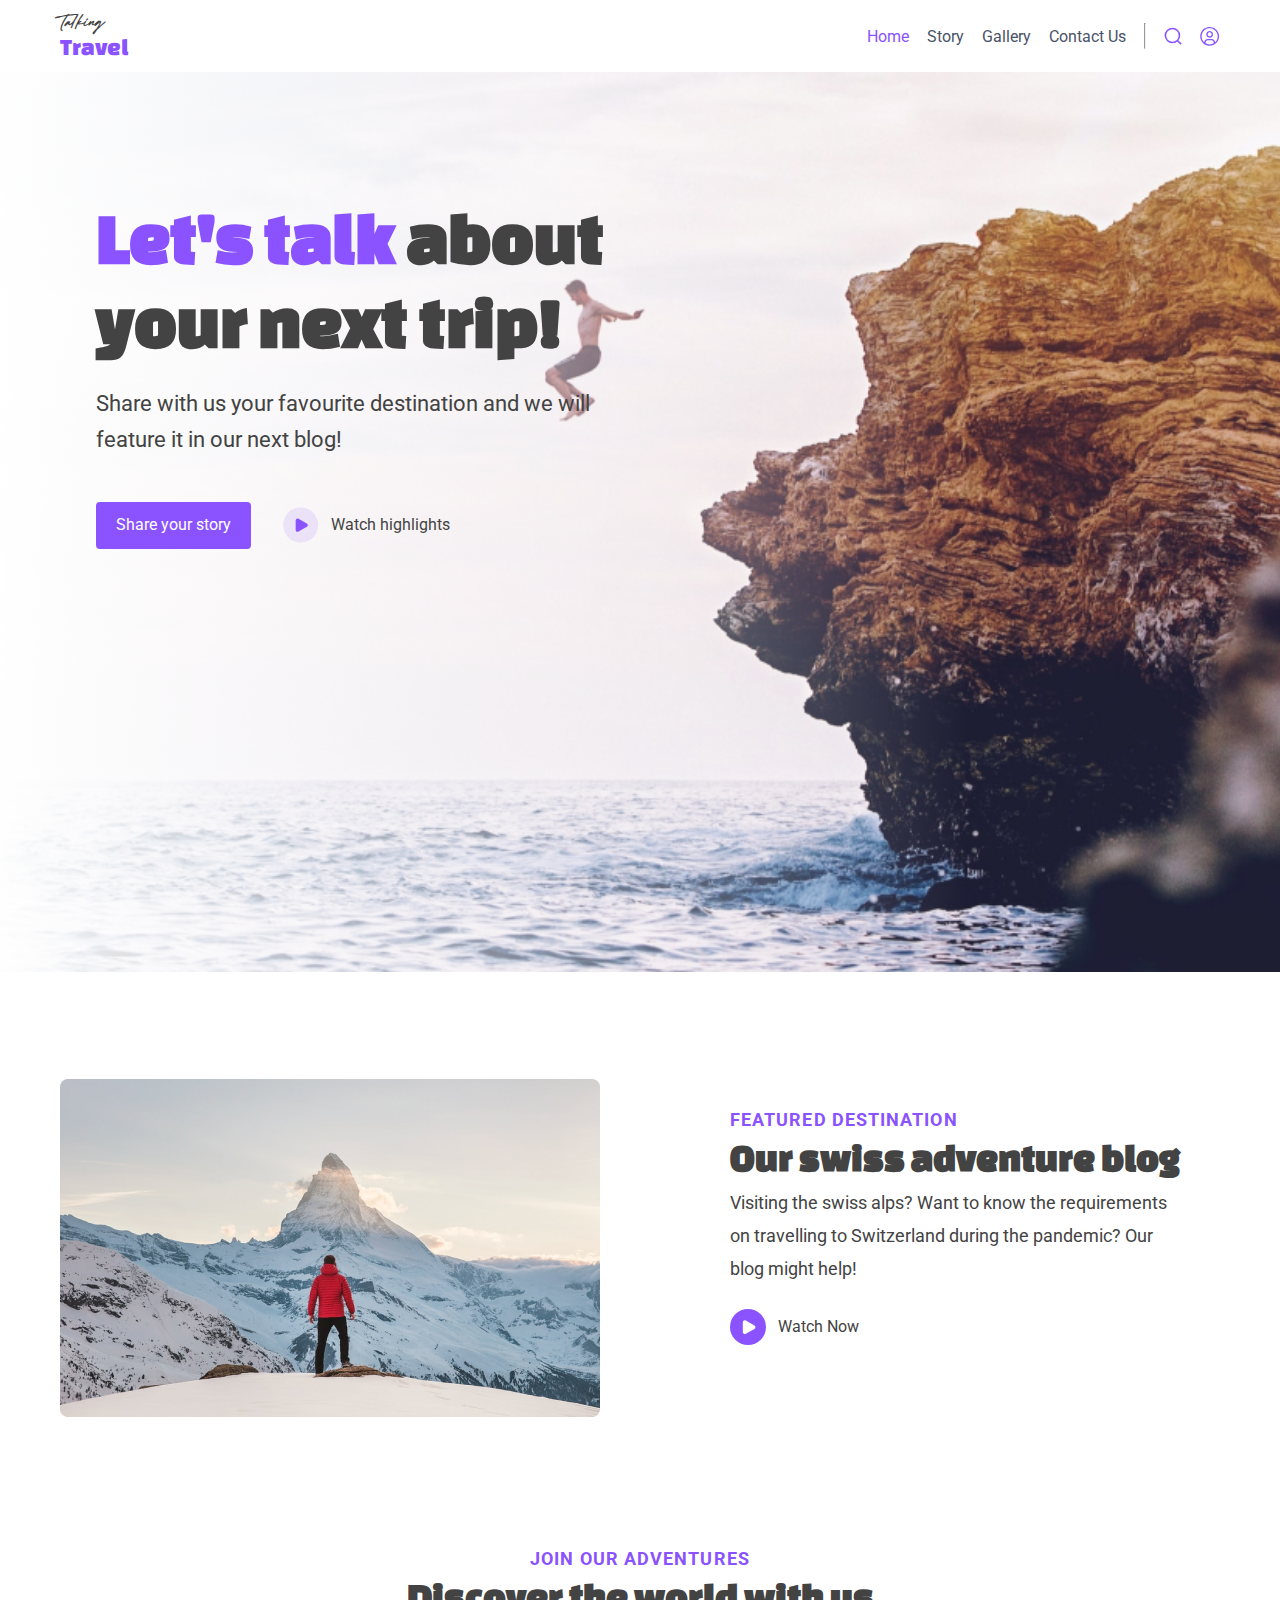
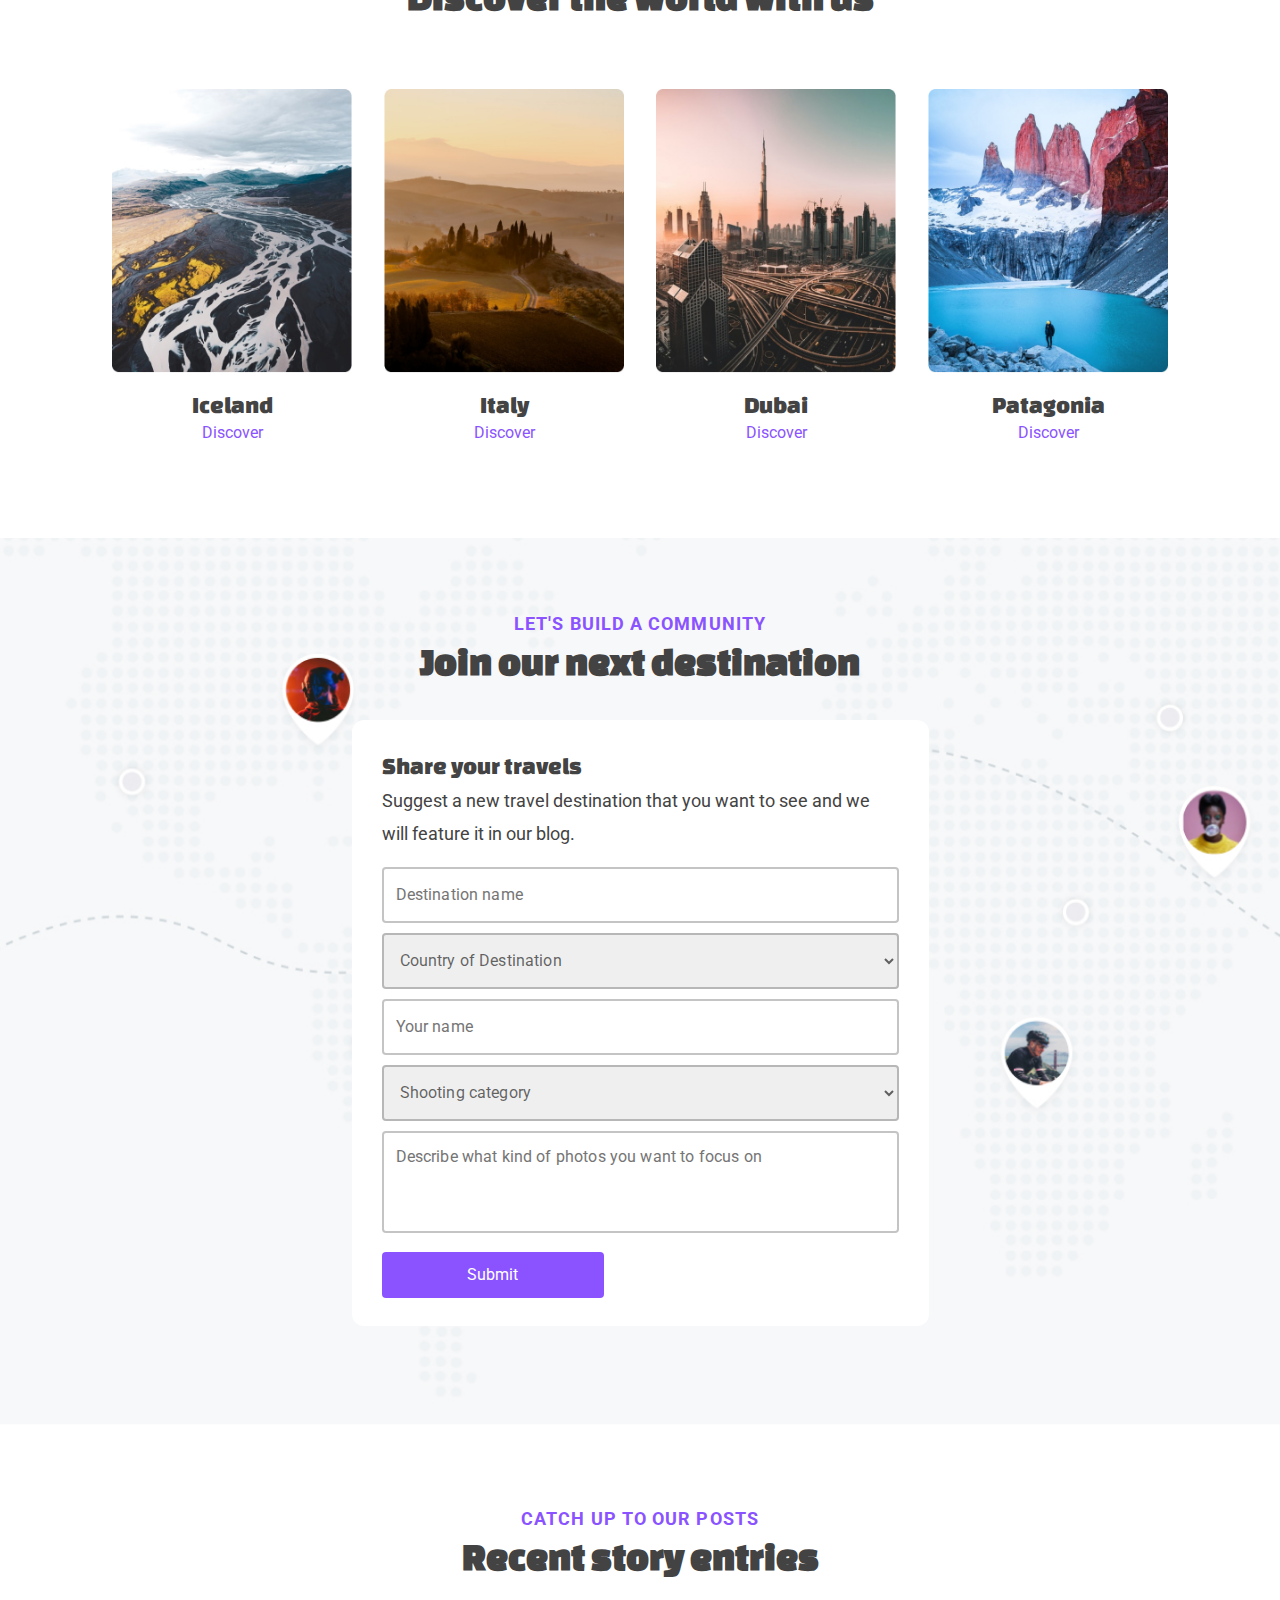
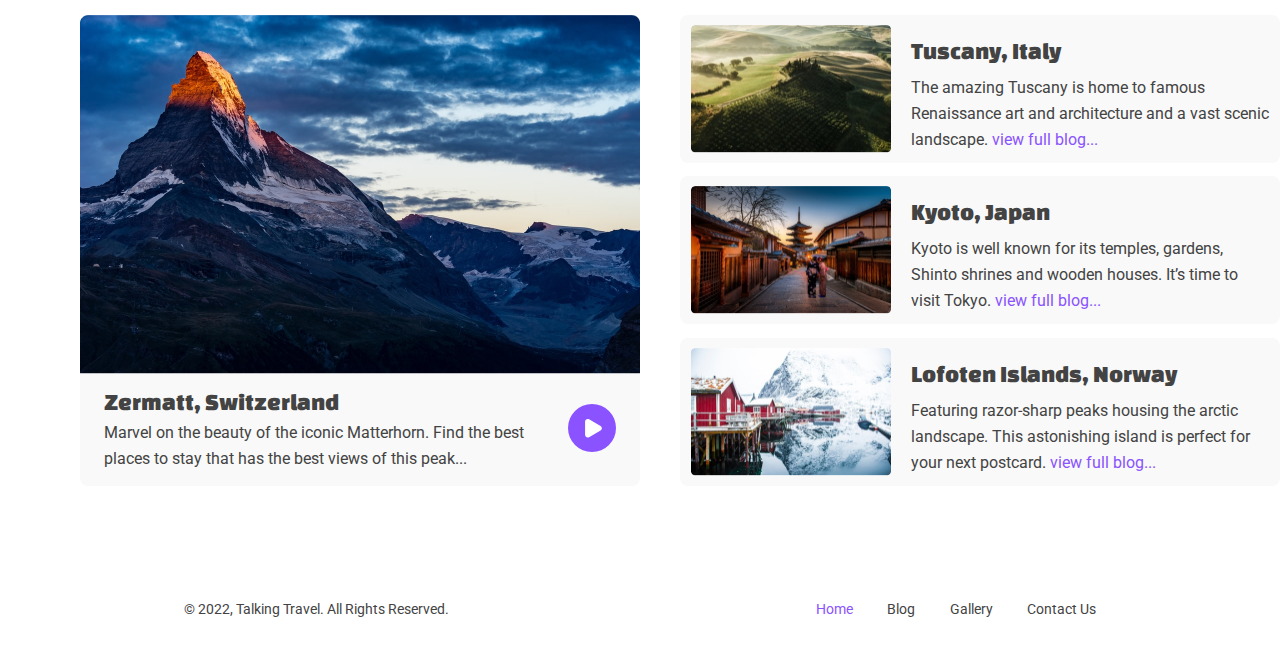
==== commit 9a01b9f6: "Minor fixes & improvements (e.g. cursors, file structure optimization, etc.)" ====
--- a/index.html
+++ b/index.html
@@ -8,11 +8,10 @@
   </head>
   <body>
     <header class="header main-margin">
-      <div class="header__logo">
-        <p>Talking</p><span class="active">Travel</span>
-      </div>
+      <div class="header__logo"><a>
+          <p>Talking</p><span class="active">Travel</span></a></div>
       <div class="header__menu"> 
-        <div class="header__menu-links"><a class="active" href="#">Home </a><a href="story.html">Story</a><a href="#">Gallery</a><a href="#">Contact Us</a></div>
+        <div class="header__menu-links"><a class="active">Home </a><a href="story.html">Story</a><a>Gallery</a><a>Contact Us</a></div>
         <hr class="header__menu-separator">
         <div class="header__menu-icons"><img src="./icons/Search.svg" alt="#"><img src="./icons/Profile.svg" alt="#"></div>
       </div>
--- a/styles/index/index.css
+++ b/styles/index/index.css
@@ -11,16 +11,8 @@
   padding: 0;
   margin: 0;
   box-sizing: border-box;
-  cursor: default;
-}
-
-.cropped {
-  max-width: 1366px;
-  width: 90%;
-  display: flex;
-  justify-content: center;
-  align-items: center;
-  margin: 0 auto;
+  font-family: "Roboto";
+  color: #434343;
 }
 
 .main-margin {
@@ -30,20 +22,21 @@
 }
 
 .active {
-  color: #8a53ff !important;
+  color: #8A53FF !important;
 }
 
 button.primary {
-  background-color: #8a53ff;
+  background-color: #8A53FF;
   color: #fff;
 }
 
 .section-subtitle {
   font-size: 18px;
-  color: #8a53ff;
+  color: #8A53FF;
   text-transform: uppercase;
   line-height: 21px;
   letter-spacing: 0.06em;
+  font-weight: 700;
 }
 
 .section-title {
@@ -92,7 +85,7 @@
   align-items: center;
   text-decoration: none;
   cursor: pointer;
-  color: #495367;
+  color: #434343;
 }
 .cta a img {
   width: 36px;
@@ -120,10 +113,14 @@
   display: flex;
   flex-direction: column;
 }
-.header__logo p {
+.header__logo a {
+  text-decoration: none;
+  cursor: pointer;
+}
+.header__logo a p {
   font-family: "Black Signature";
 }
-.header__logo span {
+.header__logo a span {
   font-family: "Changa One";
   font-size: 24px;
 }
@@ -164,7 +161,7 @@
   font-family: "Roboto";
   font-size: 14px;
   padding: 32px 120px;
-  color: #939eb4;
+  color: #939EB4;
 }
 .footer__links {
   display: flex;
@@ -175,139 +172,6 @@
 }
 .footer__links a {
   text-decoration: none;
-  cursor: pointer;
-}
-
-.hero {
-  margin: 0;
-  width: 100%;
-  height: 100vh;
-  background-image: url("./../../images/hero_background_image.jpg");
-  background-repeat: no-repeat;
-  background-size: cover;
-  background-position: center;
-  position: relative;
-}
-.hero::after {
-  content: "";
-  position: absolute;
-  top: 0;
-  left: 0;
-  width: 100%;
-  height: 100%;
-  background: linear-gradient(
-    90deg,
-    #ffffff -0.92%,
-    rgba(255, 255, 255, 0) 75.6%
-  );
-  pointer-events: none;
-}
-.hero__content {
-  position: relative;
-  padding: 124px 0;
-  z-index: 1;
-}
-.hero__content-texts {
-  justify-content: left;
-  font-family: "Roboto";
-  font-size: 22px;
-  color: #434343;
-  line-height: 36px;
-}
-.hero__content-texts span {
-  font-family: "Changa One";
-  font-size: 73px;
-  color: #8a53ff;
-  line-height: 84px;
-}
-.hero__content-texts h1 > p {
-  font-family: "Changa One";
-  font-size: 73px;
-  color: #434343;
-  line-height: 84px;
-  margin-bottom: 0.3em;
-}
-.hero__content-texts h1 ~ p {
-  margin-bottom: 2em;
-}
-
-.featured {
-  padding: 107px 0;
-  max-width: 1160px;
-  width: 100%;
-}
-.featured__content {
-  display: flex;
-  justify-content: space-between;
-}
-.featured__content-image {
-  display: flex;
-  padding-right: 10px;
-}
-.featured__content-image img {
-  max-width: 100%;
-  height: auto;
-  object-fit: contain;
-}
-.featured__content-blurb {
-  padding: 30px;
-  display: flex;
-  flex-direction: column;
-  width: 100%;
-  max-width: 520px;
-  gap: 24px;
-  font-family: "Roboto";
-  font-weight: 400;
-  font-size: 18px;
-  color: #434343;
-}
-
-.discover {
-  padding: 24px 0 70px 0;
-  max-width: 1160px;
-  margin: 0 auto;
-  font-family: "Roboto";
-}
-.discover__header {
-  display: flex;
-  justify-content: center;
-  align-items: center;
-  flex-direction: column;
-  margin-bottom: 48px;
-}
-.discover__location {
-  display: flex;
-  width: 100%;
-}
-.discover__location-bundle {
-  display: flex;
-  flex-direction: row;
-}
-.discover__location-bundle-card {
-  flex: 1;
-  max-width: 300px;
-  min-width: 200px;
-  overflow: hidden;
-  display: flex;
-  flex-direction: column;
-  padding: 16px;
-}
-.discover__location-bundle-card-img img {
-  width: 100%;
-  height: auto;
-}
-.discover__location-bundle-card-texts {
-  padding: 10px;
-  display: flex;
-  flex-direction: column;
-  align-items: center;
-  justify-content: center;
-}
-.discover__location-bundle-card-texts .btn-discover {
-  font-weight: 400;
-  font-size: 16px;
-  line-height: 19px;
-  color: #8a53ff;
   cursor: pointer;
 }
 
@@ -382,7 +246,7 @@
 .share .share-container__content-fields .input select:focus,
 .share .share-container__content-fields .select input:focus,
 .share .share-container__content-fields .select select:focus {
-  border-color: #8a53ff;
+  border-color: #8A53FF;
   outline: none;
 }
 .share .share-container__content-fields .input select,
@@ -414,7 +278,7 @@
 }
 .share .share-container__content-fields .input textarea:focus,
 .share .share-container__content-fields .select textarea:focus {
-  border-color: #8a53ff;
+  border-color: #8A53FF;
   outline: none;
 }
 .share .share-container__content-fields .input {
@@ -436,8 +300,137 @@
   cursor: pointer;
 }
 .share .share-container__content-fields button:focus {
-  border-color: #8a53ff;
+  border-color: #8A53FF;
   outline: none;
+}
+
+.hero {
+  margin: 0;
+  width: 100%;
+  height: 100vh;
+  background-image: url("./../../images/hero_background_image.jpg");
+  background-repeat: no-repeat;
+  background-size: cover;
+  background-position: center;
+  position: relative;
+}
+.hero::after {
+  content: "";
+  position: absolute;
+  top: 0;
+  left: 0;
+  width: 100%;
+  height: 100%;
+  background: linear-gradient(90deg, #FFFFFF -0.92%, rgba(255, 255, 255, 0) 75.6%);
+  pointer-events: none;
+}
+.hero__content {
+  position: relative;
+  padding: 124px 0;
+  z-index: 1;
+}
+.hero__content-texts {
+  justify-content: left;
+  font-family: "Roboto";
+  font-size: 22px;
+  color: #434343;
+  line-height: 36px;
+}
+.hero__content-texts span {
+  font-family: "Changa One";
+  font-size: 73px;
+  color: #8A53FF;
+  line-height: 84px;
+}
+.hero__content-texts h1 > p {
+  font-family: "Changa One";
+  font-size: 73px;
+  color: #434343;
+  line-height: 84px;
+  margin-bottom: 0.3em;
+}
+.hero__content-texts h1 ~ p {
+  margin-bottom: 2em;
+}
+
+.featured {
+  padding: 107px 0;
+  max-width: 1160px;
+  width: 100%;
+}
+.featured__content {
+  display: flex;
+  justify-content: space-between;
+}
+.featured__content-image {
+  display: flex;
+  padding-right: 10px;
+}
+.featured__content-image img {
+  max-width: 100%;
+  height: auto;
+  object-fit: contain;
+}
+.featured__content-blurb {
+  padding: 30px;
+  display: flex;
+  flex-direction: column;
+  width: 100%;
+  max-width: 520px;
+  gap: 24px;
+  font-family: "Roboto";
+  font-weight: 400;
+  font-size: 18px;
+  color: #434343;
+}
+
+.discover {
+  padding: 24px 0 70px 0;
+  max-width: 1160px;
+  margin: 0 auto;
+  font-family: "Roboto";
+}
+.discover__header {
+  display: flex;
+  justify-content: center;
+  align-items: center;
+  flex-direction: column;
+  margin-bottom: 48px;
+}
+.discover__location {
+  display: flex;
+  width: 100%;
+}
+.discover__location-bundle {
+  display: flex;
+  flex-direction: row;
+}
+.discover__location-bundle-card {
+  flex: 1;
+  max-width: 300px;
+  min-width: 200px;
+  overflow: hidden;
+  display: flex;
+  flex-direction: column;
+  padding: 16px;
+}
+.discover__location-bundle-card-img img {
+  width: 100%;
+  height: auto;
+}
+.discover__location-bundle-card-texts {
+  padding: 10px;
+  display: flex;
+  flex-direction: column;
+  align-items: center;
+  justify-content: center;
+}
+.discover__location-bundle-card-texts .btn-discover {
+  font-weight: 400;
+  font-size: 16px;
+  line-height: 19px;
+  color: #8A53FF;
+  cursor: pointer;
 }
 
 .recent {
@@ -537,4 +530,4 @@
 }
 .recent__stories-right-list-card-texts span {
   cursor: pointer;
-}
+}